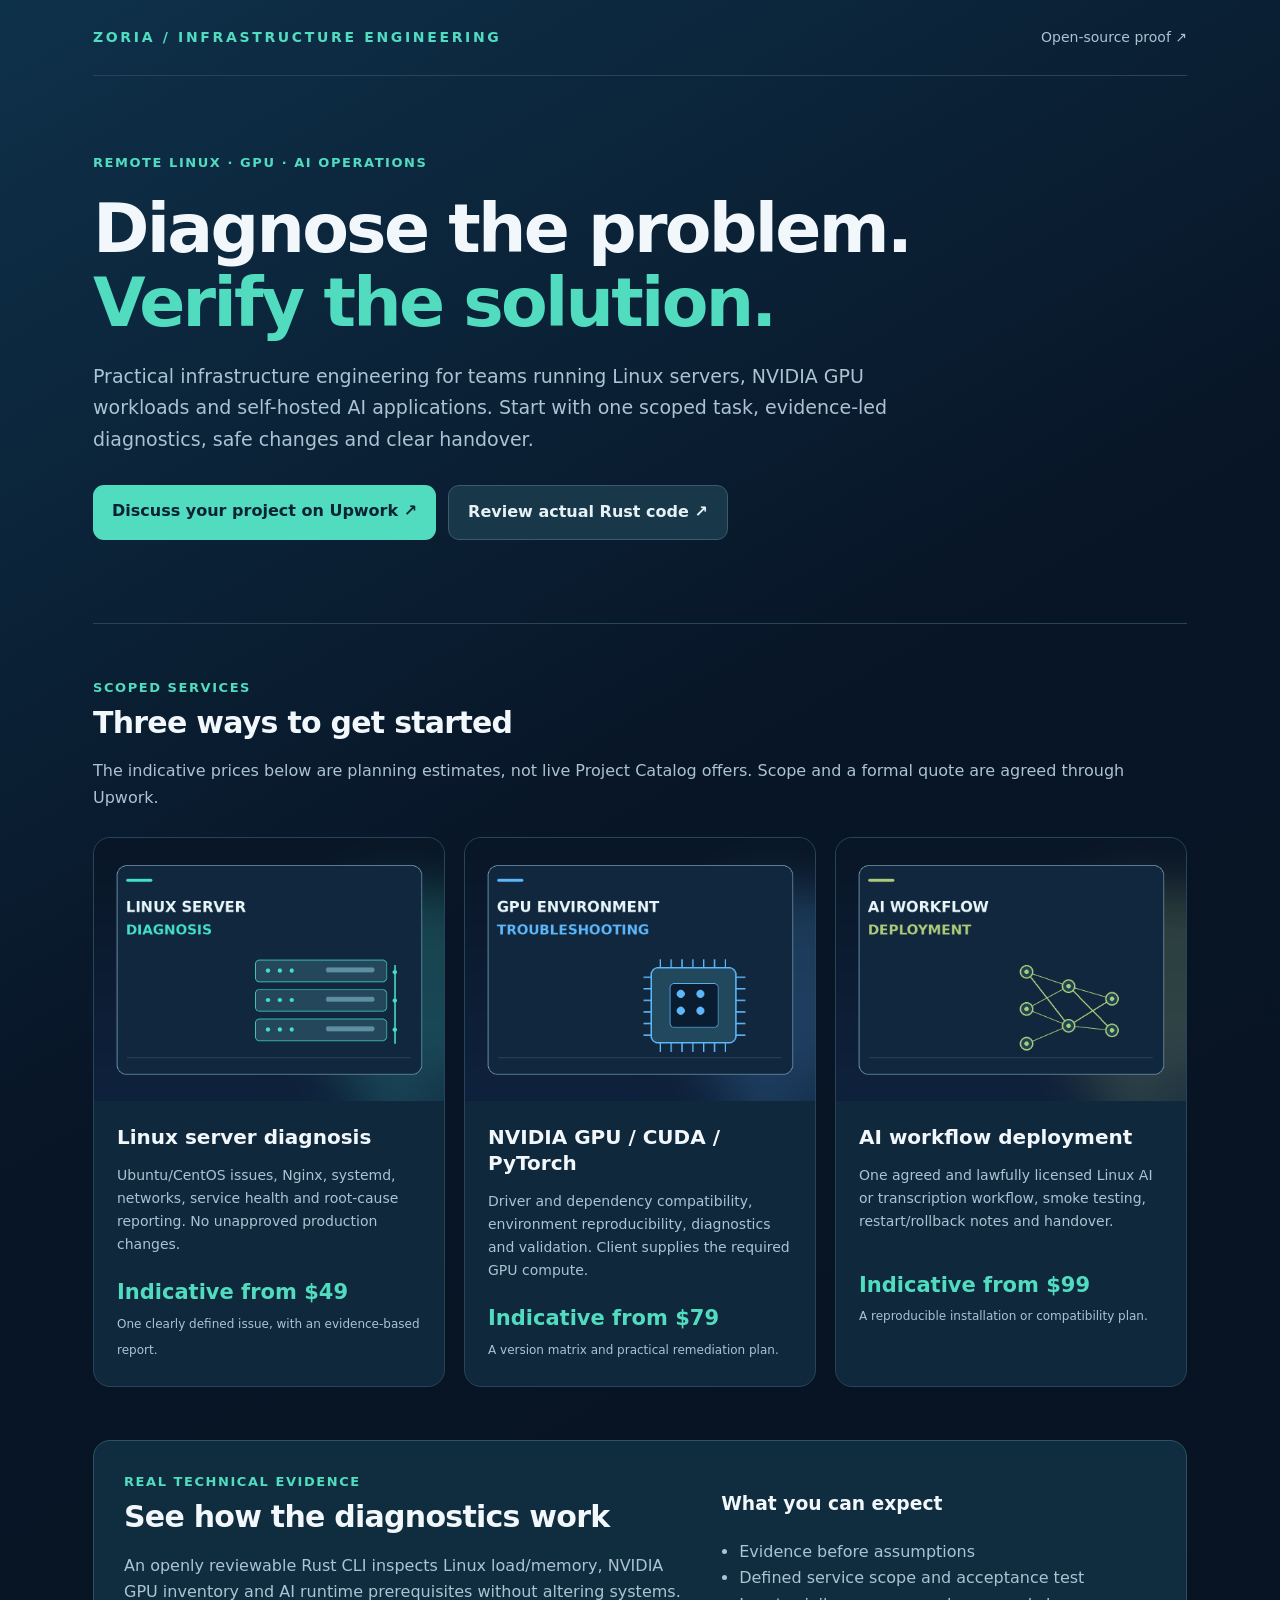
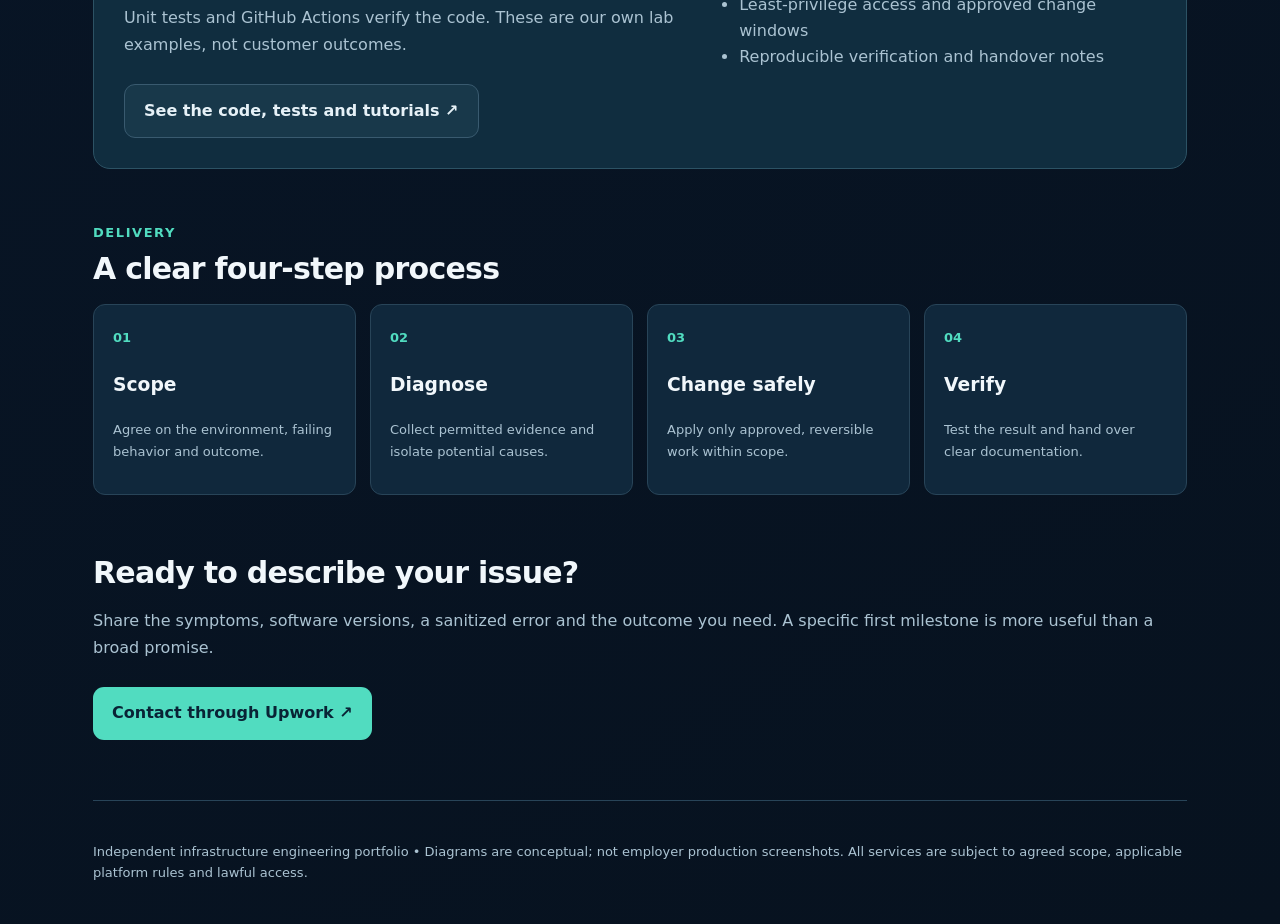
==== docs/index.html @ 28552d82 "site: add scoped English services landing page" ====
<!doctype html>
<html lang="en">
<head>
<meta charset="utf-8">
<meta name="viewport" content="width=device-width, initial-scale=1">
<title>Linux, NVIDIA GPU & AI Deployment | Infrastructure Engineering</title>
<meta name="description" content="Linux incident diagnostics, NVIDIA GPU/CUDA/PyTorch troubleshooting and reproducible AI deployment. Scoped work, safe changes and verified results.">
<style>
:root{--bg:#081526;--panel:#10283c;--line:#284458;--text:#f1f7fb;--muted:#abc3d2;--accent:#51dcc0}
*{box-sizing:border-box}body{margin:0;background:linear-gradient(150deg,#0e314a 0%,#081526 36%,#07121f 100%);color:var(--text);font:16px/1.65 system-ui,-apple-system,Segoe UI,Arial,sans-serif}a{color:inherit}
.container{max-width:1150px;margin:0 auto;padding:0 28px}
nav{display:flex;justify-content:space-between;align-items:center;padding:26px 0;border-bottom:1px solid var(--line)}
.brand{font-size:14px;letter-spacing:.19em;font-weight:800;color:var(--accent)}.navlink{color:var(--muted);font-size:14px;text-decoration:none}
.hero{padding:76px 0 75px;max-width:990px}.eyebrow{color:var(--accent);font-weight:750;letter-spacing:.12em;font-size:13px}
h1{line-height:1.1;letter-spacing:-.04em;font-size:clamp(38px,6vw,68px);margin:18px 0 20px}
h1 span{color:var(--accent)}.lead{color:var(--muted);font-size:19px;max-width:810px;margin:0 0 28px}
.actions{display:flex;gap:12px;flex-wrap:wrap;margin-top:30px}.button{display:inline-block;text-decoration:none;font-weight:740;padding:13px 19px;border-radius:11px;background:var(--accent);color:#092335}.button.secondary{color:#e6f1f7;background:#18384a;border:1px solid #395a6f}
hr{border:0;border-top:1px solid var(--line)}.sec{margin:53px 0}h2{font-size:30px;letter-spacing:-.025em;margin:0 0 11px}.section-desc{color:var(--muted);margin:0 0 26px}
.grid{display:grid;grid-template-columns:repeat(3,1fr);gap:19px}.card{border:1px solid var(--line);border-radius:17px;overflow:hidden;background:var(--panel)}
.card img{width:100%;aspect-ratio:4/3;display:block;object-fit:cover}.card-content{padding:23px}.card h3{font-size:20px;margin:0 0 10px;line-height:1.3}.card p{color:var(--muted);font-size:14px;min-height:85px}.price{display:block;color:var(--accent);font-size:21px;font-weight:820;margin-top:19px}.mini{font-size:12px;color:var(--muted)}
.trust{display:grid;grid-template-columns:1.3fr 1fr;gap:32px;border:1px solid #2c5264;padding:30px;border-radius:17px;background:#102d3f}.trust ul{padding-left:18px;color:var(--muted)}
.steps{display:grid;grid-template-columns:repeat(4,1fr);gap:14px}.step{background:#10283c;border:1px solid var(--line);border-radius:12px;padding:19px}.step .num{color:var(--accent);font-weight:800;font-size:13px}.step p{color:var(--muted);font-size:13px}
footer{padding:40px 0;margin-top:60px;border-top:1px solid var(--line);color:var(--muted);font-size:13px}
@media(max-width:880px){.grid,.steps{grid-template-columns:1fr 1fr}.trust{grid-template-columns:1fr}.card p{min-height:0}}
@media(max-width:580px){.grid,.steps{grid-template-columns:1fr}.container{padding:0 18px}.hero{padding:48px 0}h1{font-size:39px}}
</style>
</head>
<body><div class="container">
<nav><span class="brand">ZORIA / INFRASTRUCTURE ENGINEERING</span><a class="navlink" href="https://github.com/star8592/zoria-infra-preflight">Open-source proof ↗</a></nav>
<header class="hero">
<div class="eyebrow">REMOTE LINUX · GPU · AI OPERATIONS</div>
<h1>Diagnose the problem.<br><span>Verify the solution.</span></h1>
<p class="lead">Practical infrastructure engineering for teams running Linux servers, NVIDIA GPU workloads and self-hosted AI applications. Start with one scoped task, evidence-led diagnostics, safe changes and clear handover.</p>
<div class="actions"><a class="button" href="https://www.upwork.com/freelancers/~013b7a3a7443455b22">Discuss your project on Upwork ↗</a><a class="button secondary" href="https://github.com/star8592/zoria-infra-preflight">Review actual Rust code ↗</a></div>
</header><hr>
<section class="sec" id="services"><div class="eyebrow">SCOPED SERVICES</div><h2>Three ways to get started</h2><p class="section-desc">The indicative prices below are planning estimates, not live Project Catalog offers. Scope and a formal quote are agreed through Upwork.</p>
<div class="grid">
<article class="card"><img src="assets/linux.png" alt="Conceptual Linux server diagnostics flowchart"><div class="card-content"><h3>Linux server diagnosis</h3><p>Ubuntu/CentOS issues, Nginx, systemd, networks, service health and root-cause reporting. No unapproved production changes.</p><span class="price">Indicative from $49</span><span class="mini">One clearly defined issue, with an evidence-based report.</span></div></article>
<article class="card"><img src="assets/gpu.png" alt="Conceptual GPU troubleshooting illustration"><div class="card-content"><h3>NVIDIA GPU / CUDA / PyTorch</h3><p>Driver and dependency compatibility, environment reproducibility, diagnostics and validation. Client supplies the required GPU compute.</p><span class="price">Indicative from $79</span><span class="mini">A version matrix and practical remediation plan.</span></div></article>
<article class="card"><img src="assets/ai.png" alt="Conceptual AI workflow deployment diagram"><div class="card-content"><h3>AI workflow deployment</h3><p>One agreed and lawfully licensed Linux AI or transcription workflow, smoke testing, restart/rollback notes and handover.</p><span class="price">Indicative from $99</span><span class="mini">A reproducible installation or compatibility plan.</span></div></article>
</div></section>
<section class="sec trust"><div><div class="eyebrow">REAL TECHNICAL EVIDENCE</div><h2>See how the diagnostics work</h2><p class="section-desc">An openly reviewable Rust CLI inspects Linux load/memory, NVIDIA GPU inventory and AI runtime prerequisites without altering systems. Unit tests and GitHub Actions verify the code. These are our own lab examples, not customer outcomes.</p><a class="button secondary" href="https://github.com/star8592/zoria-infra-preflight">See the code, tests and tutorials ↗</a></div>
<div><h3>What you can expect</h3><ul><li>Evidence before assumptions</li><li>Defined service scope and acceptance test</li><li>Least-privilege access and approved change windows</li><li>Reproducible verification and handover notes</li></ul></div></section>
<section class="sec"><div class="eyebrow">DELIVERY</div><h2>A clear four-step process</h2>
<div class="steps"><div class="step"><span class="num">01</span><h3>Scope</h3><p>Agree on the environment, failing behavior and outcome.</p></div><div class="step"><span class="num">02</span><h3>Diagnose</h3><p>Collect permitted evidence and isolate potential causes.</p></div><div class="step"><span class="num">03</span><h3>Change safely</h3><p>Apply only approved, reversible work within scope.</p></div><div class="step"><span class="num">04</span><h3>Verify</h3><p>Test the result and hand over clear documentation.</p></div></div></section>
<section class="sec"><h2>Ready to describe your issue?</h2><p class="section-desc">Share the symptoms, software versions, a sanitized error and the outcome you need. A specific first milestone is more useful than a broad promise.</p><a class="button" href="https://www.upwork.com/freelancers/~013b7a3a7443455b22">Contact through Upwork ↗</a></section>
<footer>Independent infrastructure engineering portfolio • Diagrams are conceptual; not employer production screenshots. All services are subject to agreed scope, applicable platform rules and lawful access.</footer>
</div></body></html>
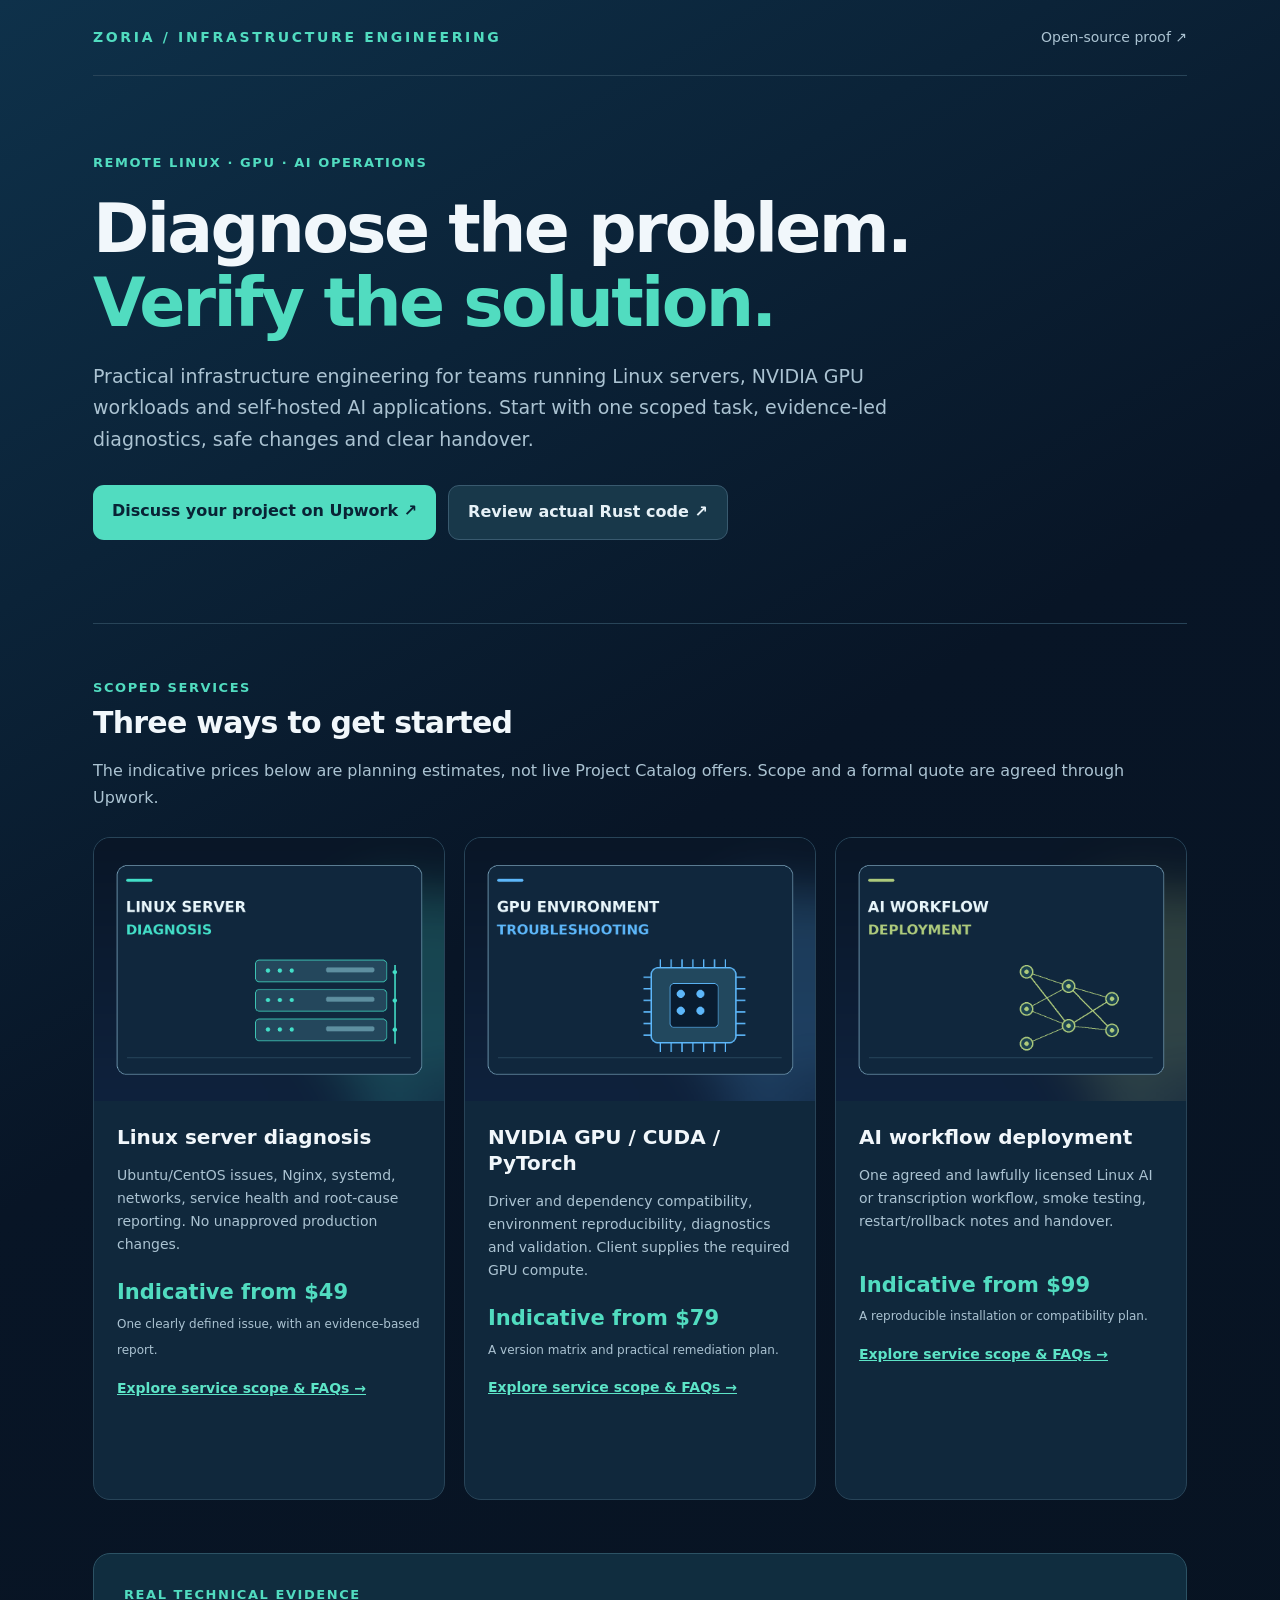
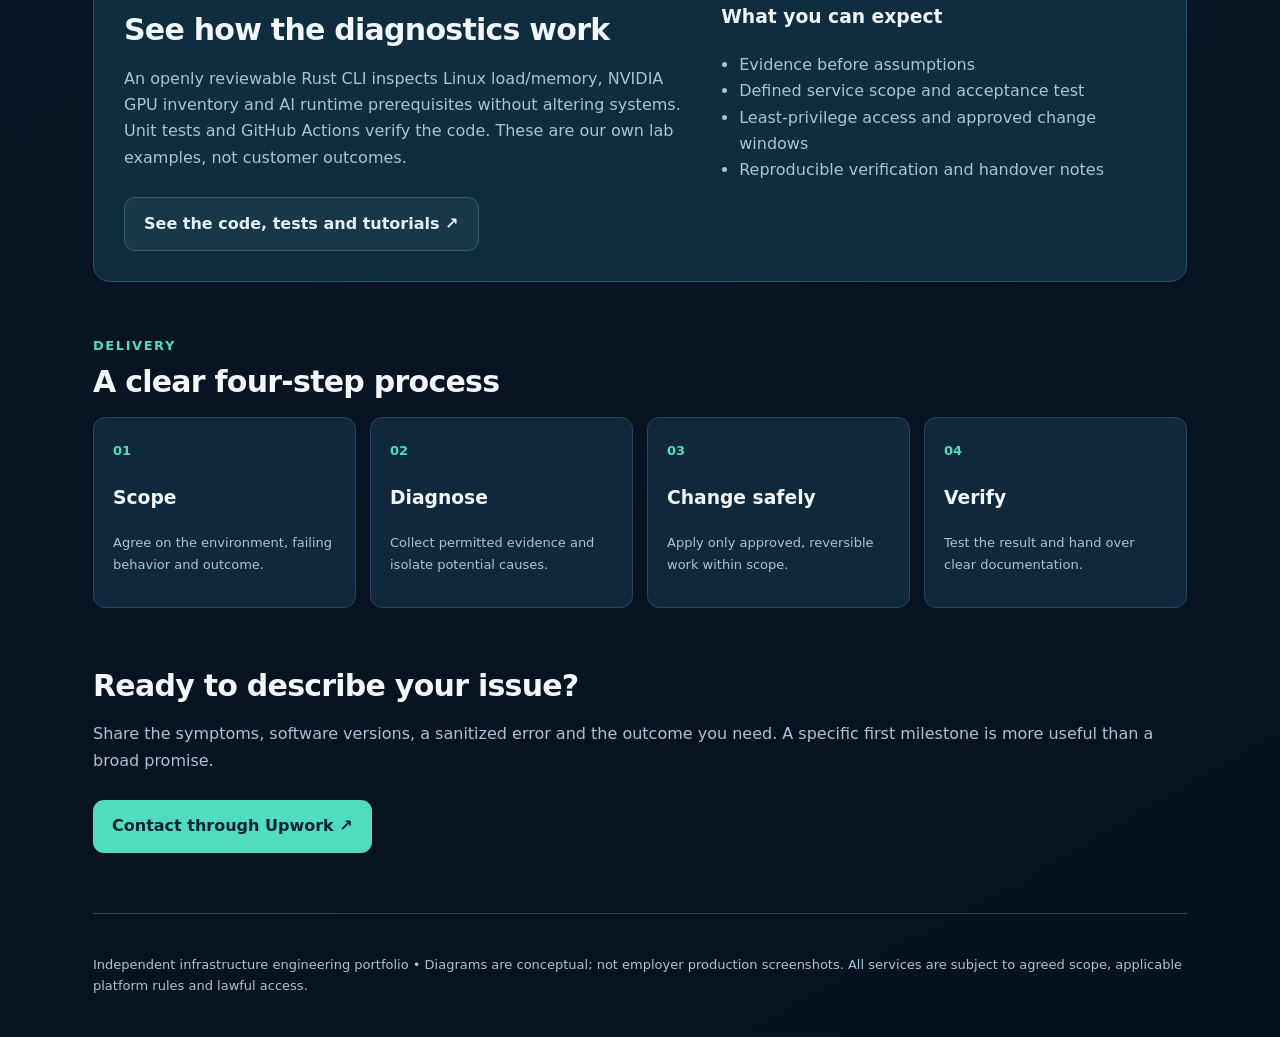
==== commit abc16ed2: "site: publish three scoped service pages with SEO and Rust checks" ====
--- a/docs/index.html
+++ b/docs/index.html
@@ -5,6 +5,7 @@
 <meta name="viewport" content="width=device-width, initial-scale=1">
 <title>Linux, NVIDIA GPU & AI Deployment | Infrastructure Engineering</title>
 <meta name="description" content="Linux incident diagnostics, NVIDIA GPU/CUDA/PyTorch troubleshooting and reproducible AI deployment. Scoped work, safe changes and verified results.">
+<link rel="canonical" href="https://star8592.github.io/zoria-infra-preflight/"><meta name="robots" content="index,follow"><meta property="og:type" content="website"><meta property="og:title" content="Linux, NVIDIA GPU & AI Deployment | Zoria Engineering"><meta property="og:description" content="Evidence-led Linux troubleshooting, NVIDIA GPU diagnostics and reproducible AI deployment services."><meta property="og:url" content="https://star8592.github.io/zoria-infra-preflight/">
 <style>
 :root{--bg:#081526;--panel:#10283c;--line:#284458;--text:#f1f7fb;--muted:#abc3d2;--accent:#51dcc0}
 *{box-sizing:border-box}body{margin:0;background:linear-gradient(150deg,#0e314a 0%,#081526 36%,#07121f 100%);color:var(--text);font:16px/1.65 system-ui,-apple-system,Segoe UI,Arial,sans-serif}a{color:inherit}
@@ -35,9 +36,9 @@
 </header><hr>
 <section class="sec" id="services"><div class="eyebrow">SCOPED SERVICES</div><h2>Three ways to get started</h2><p class="section-desc">The indicative prices below are planning estimates, not live Project Catalog offers. Scope and a formal quote are agreed through Upwork.</p>
 <div class="grid">
-<article class="card"><img src="assets/linux.png" alt="Conceptual Linux server diagnostics flowchart"><div class="card-content"><h3>Linux server diagnosis</h3><p>Ubuntu/CentOS issues, Nginx, systemd, networks, service health and root-cause reporting. No unapproved production changes.</p><span class="price">Indicative from $49</span><span class="mini">One clearly defined issue, with an evidence-based report.</span></div></article>
-<article class="card"><img src="assets/gpu.png" alt="Conceptual GPU troubleshooting illustration"><div class="card-content"><h3>NVIDIA GPU / CUDA / PyTorch</h3><p>Driver and dependency compatibility, environment reproducibility, diagnostics and validation. Client supplies the required GPU compute.</p><span class="price">Indicative from $79</span><span class="mini">A version matrix and practical remediation plan.</span></div></article>
-<article class="card"><img src="assets/ai.png" alt="Conceptual AI workflow deployment diagram"><div class="card-content"><h3>AI workflow deployment</h3><p>One agreed and lawfully licensed Linux AI or transcription workflow, smoke testing, restart/rollback notes and handover.</p><span class="price">Indicative from $99</span><span class="mini">A reproducible installation or compatibility plan.</span></div></article>
+<article class="card"><img src="assets/linux.png" alt="Conceptual Linux server diagnostics flowchart"><div class="card-content"><h3><a href="services/linux/" style="color:inherit;text-decoration:none">Linux server diagnosis</a></h3><p>Ubuntu/CentOS issues, Nginx, systemd, networks, service health and root-cause reporting. No unapproved production changes.</p><span class="price">Indicative from $49</span><span class="mini">One clearly defined issue, with an evidence-based report.</span><p><a href="services/linux/" style="color:#5de4c7;font-weight:750">Explore service scope &amp; FAQs →</a></p></div></article>
+<article class="card"><img src="assets/gpu.png" alt="Conceptual GPU troubleshooting illustration"><div class="card-content"><h3><a href="services/gpu/" style="color:inherit;text-decoration:none">NVIDIA GPU / CUDA / PyTorch</a></h3><p>Driver and dependency compatibility, environment reproducibility, diagnostics and validation. Client supplies the required GPU compute.</p><span class="price">Indicative from $79</span><span class="mini">A version matrix and practical remediation plan.</span><p><a href="services/gpu/" style="color:#5de4c7;font-weight:750">Explore service scope &amp; FAQs →</a></p></div></article>
+<article class="card"><img src="assets/ai.png" alt="Conceptual AI workflow deployment diagram"><div class="card-content"><h3><a href="services/ai/" style="color:inherit;text-decoration:none">AI workflow deployment</a></h3><p>One agreed and lawfully licensed Linux AI or transcription workflow, smoke testing, restart/rollback notes and handover.</p><span class="price">Indicative from $99</span><span class="mini">A reproducible installation or compatibility plan.</span><p><a href="services/ai/" style="color:#5de4c7;font-weight:750">Explore service scope &amp; FAQs →</a></p></div></article>
 </div></section>
 <section class="sec trust"><div><div class="eyebrow">REAL TECHNICAL EVIDENCE</div><h2>See how the diagnostics work</h2><p class="section-desc">An openly reviewable Rust CLI inspects Linux load/memory, NVIDIA GPU inventory and AI runtime prerequisites without altering systems. Unit tests and GitHub Actions verify the code. These are our own lab examples, not customer outcomes.</p><a class="button secondary" href="https://github.com/star8592/zoria-infra-preflight">See the code, tests and tutorials ↗</a></div>
 <div><h3>What you can expect</h3><ul><li>Evidence before assumptions</li><li>Defined service scope and acceptance test</li><li>Least-privilege access and approved change windows</li><li>Reproducible verification and handover notes</li></ul></div></section>
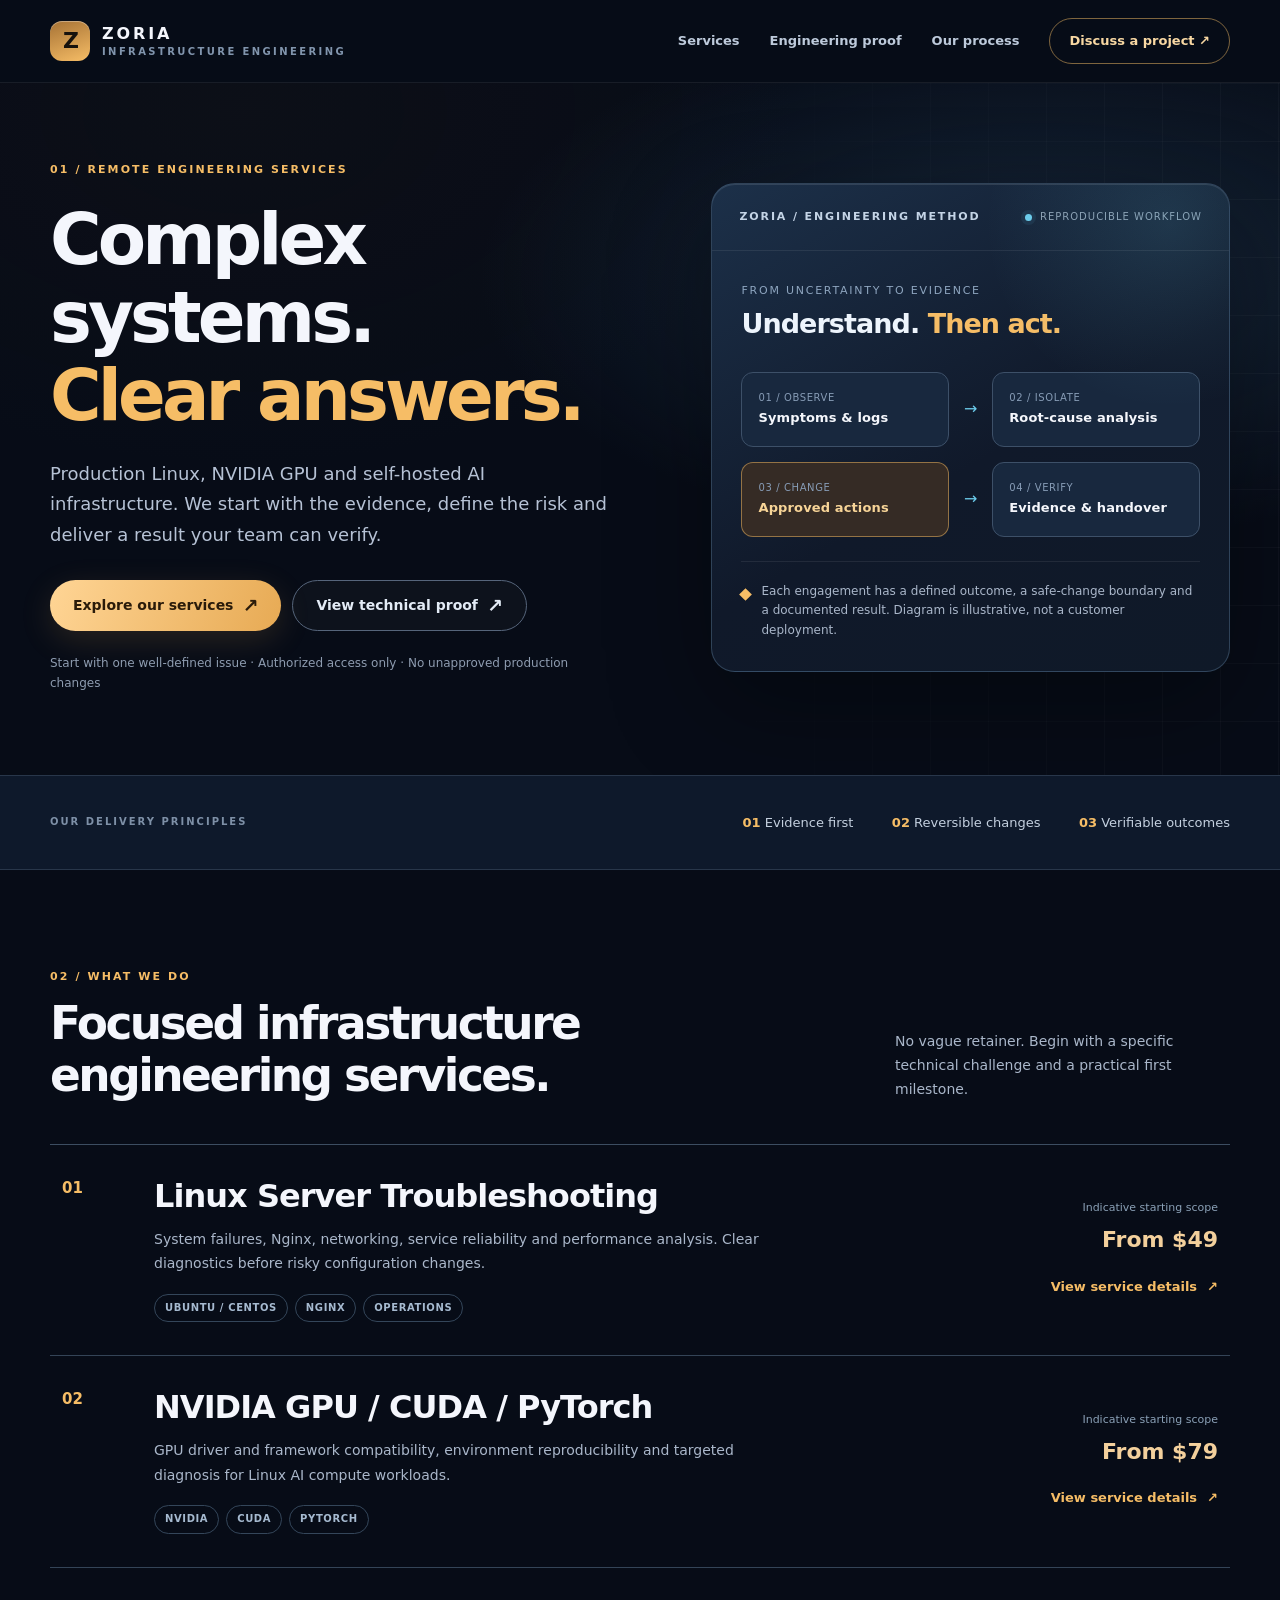
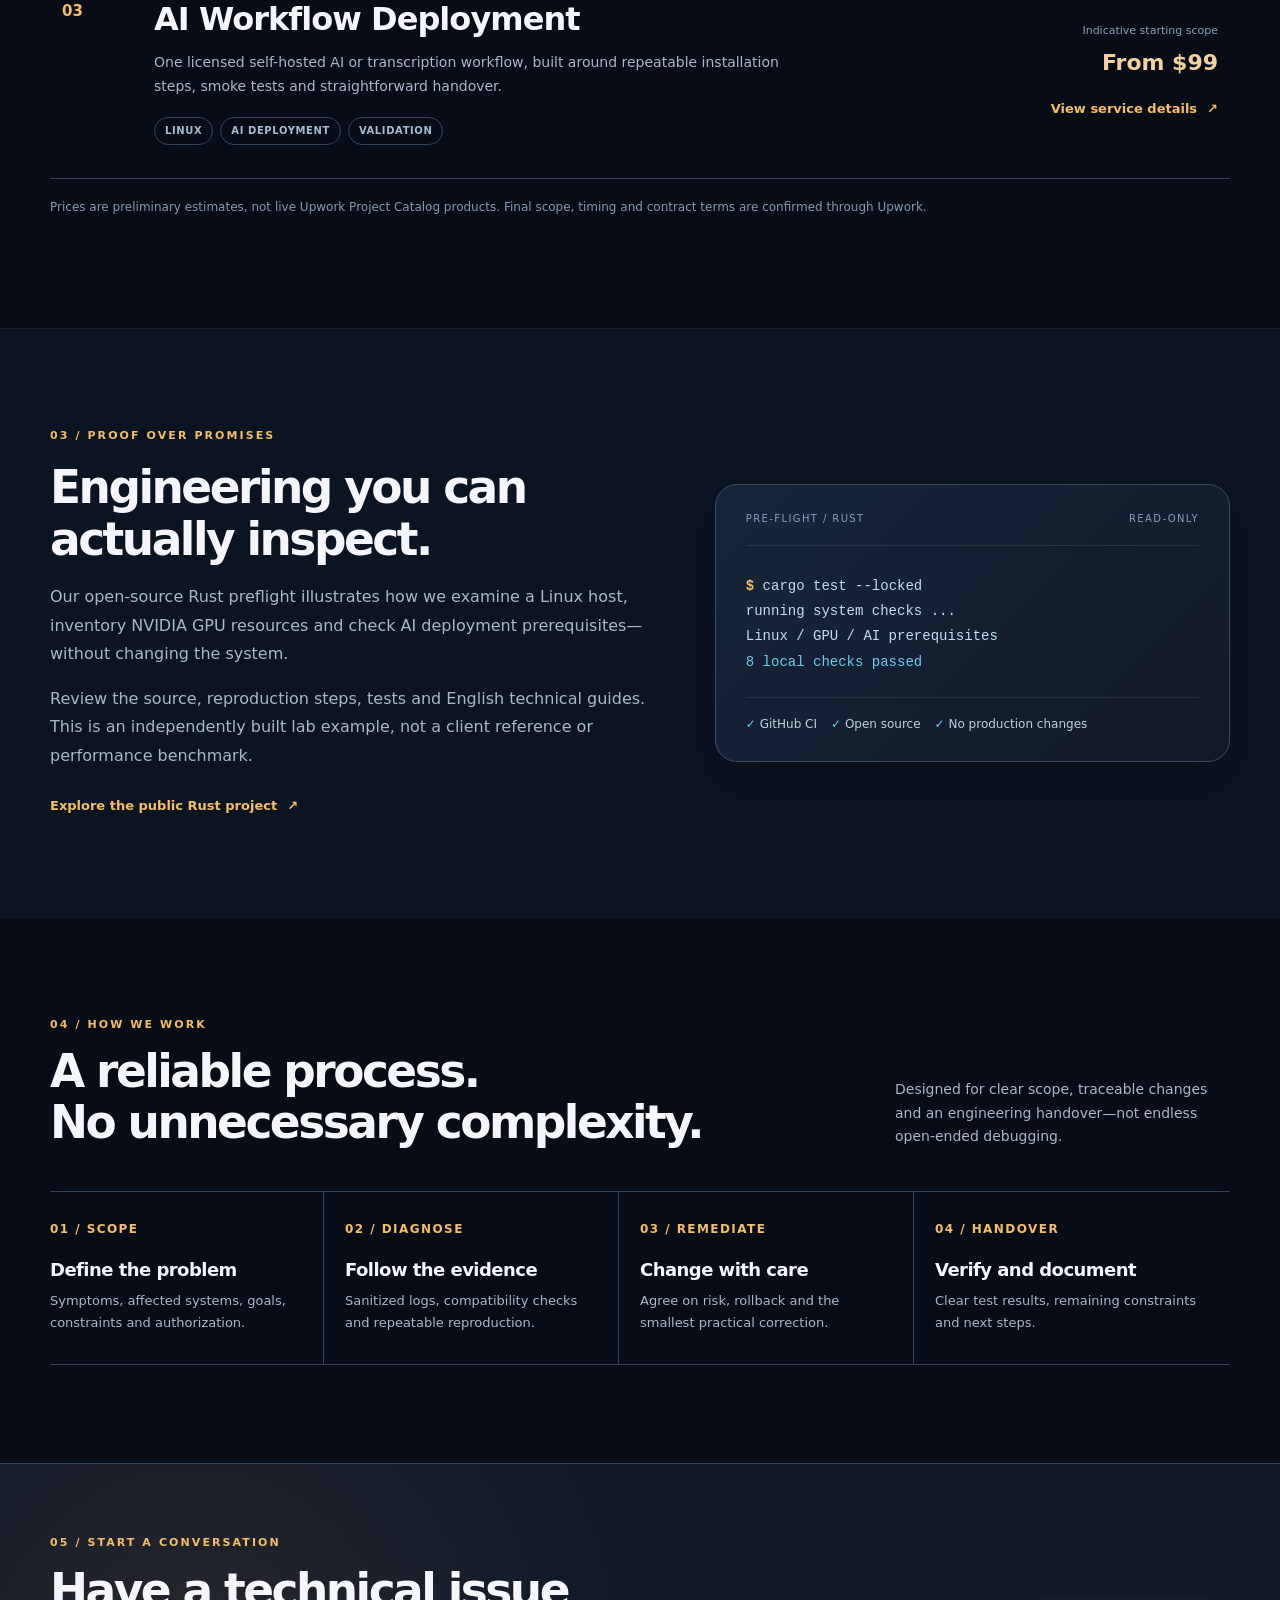
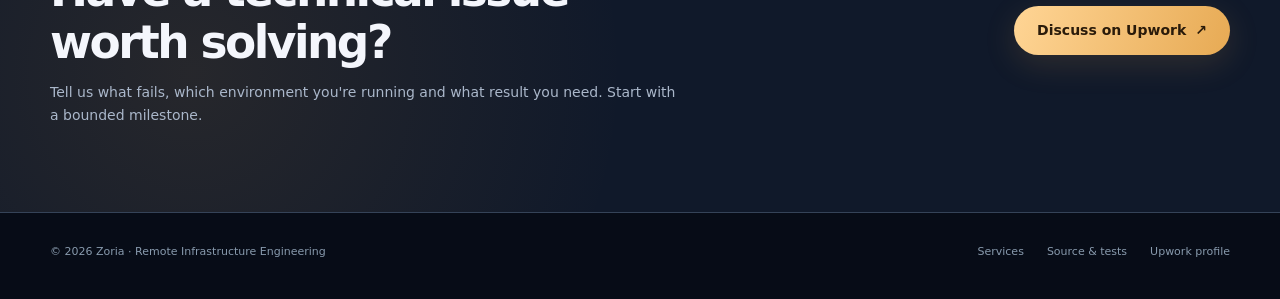
==== commit 1ae60ebd: "design: rebuild Zoria service site with unified premium VI" ====
--- a/docs/index.html
+++ b/docs/index.html
@@ -3,47 +3,119 @@
 <head>
 <meta charset="utf-8">
 <meta name="viewport" content="width=device-width, initial-scale=1">
-<title>Linux, NVIDIA GPU & AI Deployment | Infrastructure Engineering</title>
-<meta name="description" content="Linux incident diagnostics, NVIDIA GPU/CUDA/PyTorch troubleshooting and reproducible AI deployment. Scoped work, safe changes and verified results.">
-<link rel="canonical" href="https://star8592.github.io/zoria-infra-preflight/"><meta name="robots" content="index,follow"><meta property="og:type" content="website"><meta property="og:title" content="Linux, NVIDIA GPU & AI Deployment | Zoria Engineering"><meta property="og:description" content="Evidence-led Linux troubleshooting, NVIDIA GPU diagnostics and reproducible AI deployment services."><meta property="og:url" content="https://star8592.github.io/zoria-infra-preflight/">
-<style>
-:root{--bg:#081526;--panel:#10283c;--line:#284458;--text:#f1f7fb;--muted:#abc3d2;--accent:#51dcc0}
-*{box-sizing:border-box}body{margin:0;background:linear-gradient(150deg,#0e314a 0%,#081526 36%,#07121f 100%);color:var(--text);font:16px/1.65 system-ui,-apple-system,Segoe UI,Arial,sans-serif}a{color:inherit}
-.container{max-width:1150px;margin:0 auto;padding:0 28px}
-nav{display:flex;justify-content:space-between;align-items:center;padding:26px 0;border-bottom:1px solid var(--line)}
-.brand{font-size:14px;letter-spacing:.19em;font-weight:800;color:var(--accent)}.navlink{color:var(--muted);font-size:14px;text-decoration:none}
-.hero{padding:76px 0 75px;max-width:990px}.eyebrow{color:var(--accent);font-weight:750;letter-spacing:.12em;font-size:13px}
-h1{line-height:1.1;letter-spacing:-.04em;font-size:clamp(38px,6vw,68px);margin:18px 0 20px}
-h1 span{color:var(--accent)}.lead{color:var(--muted);font-size:19px;max-width:810px;margin:0 0 28px}
-.actions{display:flex;gap:12px;flex-wrap:wrap;margin-top:30px}.button{display:inline-block;text-decoration:none;font-weight:740;padding:13px 19px;border-radius:11px;background:var(--accent);color:#092335}.button.secondary{color:#e6f1f7;background:#18384a;border:1px solid #395a6f}
-hr{border:0;border-top:1px solid var(--line)}.sec{margin:53px 0}h2{font-size:30px;letter-spacing:-.025em;margin:0 0 11px}.section-desc{color:var(--muted);margin:0 0 26px}
-.grid{display:grid;grid-template-columns:repeat(3,1fr);gap:19px}.card{border:1px solid var(--line);border-radius:17px;overflow:hidden;background:var(--panel)}
-.card img{width:100%;aspect-ratio:4/3;display:block;object-fit:cover}.card-content{padding:23px}.card h3{font-size:20px;margin:0 0 10px;line-height:1.3}.card p{color:var(--muted);font-size:14px;min-height:85px}.price{display:block;color:var(--accent);font-size:21px;font-weight:820;margin-top:19px}.mini{font-size:12px;color:var(--muted)}
-.trust{display:grid;grid-template-columns:1.3fr 1fr;gap:32px;border:1px solid #2c5264;padding:30px;border-radius:17px;background:#102d3f}.trust ul{padding-left:18px;color:var(--muted)}
-.steps{display:grid;grid-template-columns:repeat(4,1fr);gap:14px}.step{background:#10283c;border:1px solid var(--line);border-radius:12px;padding:19px}.step .num{color:var(--accent);font-weight:800;font-size:13px}.step p{color:var(--muted);font-size:13px}
-footer{padding:40px 0;margin-top:60px;border-top:1px solid var(--line);color:var(--muted);font-size:13px}
-@media(max-width:880px){.grid,.steps{grid-template-columns:1fr 1fr}.trust{grid-template-columns:1fr}.card p{min-height:0}}
-@media(max-width:580px){.grid,.steps{grid-template-columns:1fr}.container{padding:0 18px}.hero{padding:48px 0}h1{font-size:39px}}
-</style>
+<title>Linux, GPU & AI Infrastructure Engineering | Zoria</title>
+<meta name="description" content="Production-minded Linux troubleshooting, NVIDIA GPU environment diagnostics, and reproducible AI deployment. Technical evidence, clear scope, safe changes.">
+<meta name="theme-color" content="#070c17">
+<link rel="canonical" href="https://star8592.github.io/zoria-infra-preflight/">
+<meta name="robots" content="index,follow">
+<meta property="og:type" content="website">
+<meta property="og:title" content="Zoria | Engineering infrastructure you can trust">
+<meta property="og:description" content="Linux systems. NVIDIA GPU environments. Reproducible AI operations. Start with one scoped technical issue.">
+<meta property="og:url" content="https://star8592.github.io/zoria-infra-preflight/">
+<link rel="stylesheet" href="assets/site-v2.css">
 </head>
-<body><div class="container">
-<nav><span class="brand">ZORIA / INFRASTRUCTURE ENGINEERING</span><a class="navlink" href="https://github.com/star8592/zoria-infra-preflight">Open-source proof ↗</a></nav>
-<header class="hero">
-<div class="eyebrow">REMOTE LINUX · GPU · AI OPERATIONS</div>
-<h1>Diagnose the problem.<br><span>Verify the solution.</span></h1>
-<p class="lead">Practical infrastructure engineering for teams running Linux servers, NVIDIA GPU workloads and self-hosted AI applications. Start with one scoped task, evidence-led diagnostics, safe changes and clear handover.</p>
-<div class="actions"><a class="button" href="https://www.upwork.com/freelancers/~013b7a3a7443455b22">Discuss your project on Upwork ↗</a><a class="button secondary" href="https://github.com/star8592/zoria-infra-preflight">Review actual Rust code ↗</a></div>
-</header><hr>
-<section class="sec" id="services"><div class="eyebrow">SCOPED SERVICES</div><h2>Three ways to get started</h2><p class="section-desc">The indicative prices below are planning estimates, not live Project Catalog offers. Scope and a formal quote are agreed through Upwork.</p>
-<div class="grid">
-<article class="card"><img src="assets/linux.png" alt="Conceptual Linux server diagnostics flowchart"><div class="card-content"><h3><a href="services/linux/" style="color:inherit;text-decoration:none">Linux server diagnosis</a></h3><p>Ubuntu/CentOS issues, Nginx, systemd, networks, service health and root-cause reporting. No unapproved production changes.</p><span class="price">Indicative from $49</span><span class="mini">One clearly defined issue, with an evidence-based report.</span><p><a href="services/linux/" style="color:#5de4c7;font-weight:750">Explore service scope &amp; FAQs →</a></p></div></article>
-<article class="card"><img src="assets/gpu.png" alt="Conceptual GPU troubleshooting illustration"><div class="card-content"><h3><a href="services/gpu/" style="color:inherit;text-decoration:none">NVIDIA GPU / CUDA / PyTorch</a></h3><p>Driver and dependency compatibility, environment reproducibility, diagnostics and validation. Client supplies the required GPU compute.</p><span class="price">Indicative from $79</span><span class="mini">A version matrix and practical remediation plan.</span><p><a href="services/gpu/" style="color:#5de4c7;font-weight:750">Explore service scope &amp; FAQs →</a></p></div></article>
-<article class="card"><img src="assets/ai.png" alt="Conceptual AI workflow deployment diagram"><div class="card-content"><h3><a href="services/ai/" style="color:inherit;text-decoration:none">AI workflow deployment</a></h3><p>One agreed and lawfully licensed Linux AI or transcription workflow, smoke testing, restart/rollback notes and handover.</p><span class="price">Indicative from $99</span><span class="mini">A reproducible installation or compatibility plan.</span><p><a href="services/ai/" style="color:#5de4c7;font-weight:750">Explore service scope &amp; FAQs →</a></p></div></article>
-</div></section>
-<section class="sec trust"><div><div class="eyebrow">REAL TECHNICAL EVIDENCE</div><h2>See how the diagnostics work</h2><p class="section-desc">An openly reviewable Rust CLI inspects Linux load/memory, NVIDIA GPU inventory and AI runtime prerequisites without altering systems. Unit tests and GitHub Actions verify the code. These are our own lab examples, not customer outcomes.</p><a class="button secondary" href="https://github.com/star8592/zoria-infra-preflight">See the code, tests and tutorials ↗</a></div>
-<div><h3>What you can expect</h3><ul><li>Evidence before assumptions</li><li>Defined service scope and acceptance test</li><li>Least-privilege access and approved change windows</li><li>Reproducible verification and handover notes</li></ul></div></section>
-<section class="sec"><div class="eyebrow">DELIVERY</div><h2>A clear four-step process</h2>
-<div class="steps"><div class="step"><span class="num">01</span><h3>Scope</h3><p>Agree on the environment, failing behavior and outcome.</p></div><div class="step"><span class="num">02</span><h3>Diagnose</h3><p>Collect permitted evidence and isolate potential causes.</p></div><div class="step"><span class="num">03</span><h3>Change safely</h3><p>Apply only approved, reversible work within scope.</p></div><div class="step"><span class="num">04</span><h3>Verify</h3><p>Test the result and hand over clear documentation.</p></div></div></section>
-<section class="sec"><h2>Ready to describe your issue?</h2><p class="section-desc">Share the symptoms, software versions, a sanitized error and the outcome you need. A specific first milestone is more useful than a broad promise.</p><a class="button" href="https://www.upwork.com/freelancers/~013b7a3a7443455b22">Contact through Upwork ↗</a></section>
-<footer>Independent infrastructure engineering portfolio • Diagrams are conceptual; not employer production screenshots. All services are subject to agreed scope, applicable platform rules and lawful access.</footer>
-</div></body></html>
+<body>
+<header class="site-top">
+ <div class="wrap topline">
+  <a class="brand" href="./" aria-label="Zoria Engineering home">
+    <span class="brandmark" aria-hidden="true">Z</span>
+    <span>ZORIA <span class="submark">INFRASTRUCTURE ENGINEERING</span></span>
+  </a>
+  <nav class="toplinks" aria-label="Primary">
+   <a href="#services">Services</a><a href="#evidence">Engineering proof</a><a href="#approach">Our process</a>
+   <a class="nav-cta" href="https://www.upwork.com/freelancers/~013b7a3a7443455b22" rel="noopener">Discuss a project ↗</a>
+  </nav>
+ </div>
+</header>
+
+<main>
+ <section class="hero">
+  <div class="wrap hero-inner">
+   <div class="hero-copy">
+    <div class="eyebrow">01 / Remote engineering services</div>
+    <h1>Complex systems.<br><em>Clear answers.</em></h1>
+    <p class="hero-lead">Production Linux, NVIDIA GPU and self-hosted AI infrastructure. We start with the evidence, define the risk and deliver a result your team can verify.</p>
+    <div class="hero-actions">
+     <a class="cta cta-primary" href="#services">Explore our services <span class="arrow" aria-hidden="true">↗</span></a>
+     <a class="cta cta-ghost" href="https://github.com/star8592/zoria-infra-preflight" rel="noopener">View technical proof <span class="arrow" aria-hidden="true">↗</span></a>
+    </div>
+    <p class="hero-footnote">Start with one well-defined issue · Authorized access only · No unapproved production changes</p>
+   </div>
+   <div class="diagram" role="img" aria-label="Illustrative engineering process: detect and isolate issues, verify a safe change, and hand over a clear result">
+    <div class="diag-top"><strong>ZORIA / ENGINEERING METHOD</strong><span class="state"><i></i> REPRODUCIBLE WORKFLOW</span></div>
+    <div class="diag-body">
+      <div class="diag-intro">from uncertainty to evidence</div>
+      <div class="diag-head">Understand. <span>Then act.</span></div>
+      <div class="flowline"><div class="flow-block"><small>01 / OBSERVE</small><b>Symptoms &amp; logs</b></div><span class="flow-connector" aria-hidden="true">→</span><div class="flow-block"><small>02 / ISOLATE</small><b>Root-cause analysis</b></div></div>
+      <div class="flowline"><div class="flow-block primary"><small>03 / CHANGE</small><b>Approved actions</b></div><span class="flow-connector" aria-hidden="true">→</span><div class="flow-block"><small>04 / VERIFY</small><b>Evidence &amp; handover</b></div></div>
+      <div class="diag-note"><span class="tiny-square" aria-hidden="true"></span><p>Each engagement has a defined outcome, a safe-change boundary and a documented result. Diagram is illustrative, not a customer deployment.</p></div>
+    </div>
+   </div>
+  </div>
+ </section>
+ <div class="proof-strip">
+  <div class="wrap proof-inner">
+   <div class="proof-label">Our delivery principles</div>
+   <div class="proof-facts"><span><b>01</b> Evidence first</span><span><b>02</b> Reversible changes</span><span><b>03</b> Verifiable outcomes</span></div>
+  </div>
+ </div>
+
+ <section id="services" class="section">
+  <div class="wrap">
+   <div class="section-heading">
+    <div><div class="eyebrow">02 / What we do</div><h2>Focused infrastructure<br>engineering services.</h2></div>
+    <p class="intro">No vague retainer. Begin with a specific technical challenge and a practical first milestone.</p>
+   </div>
+   <div class="services-list">
+    <article class="service-row">
+      <span class="service-index">01</span>
+      <div class="service-main"><h3>Linux Server Troubleshooting</h3><p>System failures, Nginx, networking, service reliability and performance analysis. Clear diagnostics before risky configuration changes.</p><div class="chips"><span class="chip">Ubuntu / CentOS</span><span class="chip">Nginx</span><span class="chip">Operations</span></div></div>
+      <div class="service-side"><small>Indicative starting scope</small><span class="service-price">From $49</span><a class="text-link" href="services/linux/">View service details <span aria-hidden="true">↗</span></a></div>
+    </article>
+    <article class="service-row">
+      <span class="service-index">02</span>
+      <div class="service-main"><h3>NVIDIA GPU / CUDA / PyTorch</h3><p>GPU driver and framework compatibility, environment reproducibility and targeted diagnosis for Linux AI compute workloads.</p><div class="chips"><span class="chip">NVIDIA</span><span class="chip">CUDA</span><span class="chip">PyTorch</span></div></div>
+      <div class="service-side"><small>Indicative starting scope</small><span class="service-price">From $79</span><a class="text-link" href="services/gpu/">View service details <span aria-hidden="true">↗</span></a></div>
+    </article>
+    <article class="service-row">
+      <span class="service-index">03</span>
+      <div class="service-main"><h3>AI Workflow Deployment</h3><p>One licensed self-hosted AI or transcription workflow, built around repeatable installation steps, smoke tests and straightforward handover.</p><div class="chips"><span class="chip">Linux</span><span class="chip">AI Deployment</span><span class="chip">Validation</span></div></div>
+      <div class="service-side"><small>Indicative starting scope</small><span class="service-price">From $99</span><a class="text-link" href="services/ai/">View service details <span aria-hidden="true">↗</span></a></div>
+    </article>
+   </div>
+   <p class="fine">Prices are preliminary estimates, not live Upwork Project Catalog products. Final scope, timing and contract terms are confirmed through Upwork.</p>
+  </div>
+ </section>
+
+ <section id="evidence" class="section section-alt">
+  <div class="wrap two-panel">
+    <div class="proof-copy"><div class="eyebrow">03 / Proof over promises</div><h2>Engineering you can<br>actually inspect.</h2><p>Our open-source Rust preflight illustrates how we examine a Linux host, inventory NVIDIA GPU resources and check AI deployment prerequisites—without changing the system.</p><p>Review the source, reproduction steps, tests and English technical guides. This is an independently built lab example, not a client reference or performance benchmark.</p><a class="text-link" href="https://github.com/star8592/zoria-infra-preflight" rel="noopener">Explore the public Rust project <span aria-hidden="true">↗</span></a></div>
+    <div class="proof-panel" aria-label="Example of our read-only Rust command and technical verification">
+      <div class="panel-top"><span>PRE-FLIGHT / RUST</span><span>READ-ONLY</span></div>
+      <div class="command"><div><strong>$</strong> cargo test --locked</div><div>running system checks ...</div><div>Linux / GPU / AI prerequisites</div><div style="color:#6ccceb">8 local checks passed</div></div>
+      <div class="result"><span><b>✓</b> GitHub CI</span><span><b>✓</b> Open source</span><span><b>✓</b> No production changes</span></div>
+    </div>
+  </div>
+ </section>
+
+ <section id="approach" class="section">
+   <div class="wrap">
+     <div class="section-heading"><div><div class="eyebrow">04 / How we work</div><h2>A reliable process.<br>No unnecessary complexity.</h2></div><p class="intro">Designed for clear scope, traceable changes and an engineering handover—not endless open-ended debugging.</p></div>
+     <div class="method-grid">
+       <div class="method-step"><div class="method-num">01 / SCOPE</div><h3>Define the problem</h3><p>Symptoms, affected systems, goals, constraints and authorization.</p></div>
+       <div class="method-step"><div class="method-num">02 / DIAGNOSE</div><h3>Follow the evidence</h3><p>Sanitized logs, compatibility checks and repeatable reproduction.</p></div>
+       <div class="method-step"><div class="method-num">03 / REMEDIATE</div><h3>Change with care</h3><p>Agree on risk, rollback and the smallest practical correction.</p></div>
+       <div class="method-step"><div class="method-num">04 / HANDOVER</div><h3>Verify and document</h3><p>Clear test results, remaining constraints and next steps.</p></div>
+     </div>
+   </div>
+ </section>
+ <section class="final-cta">
+  <div class="wrap inner">
+   <div><div class="eyebrow">05 / Start a conversation</div><h2>Have a technical issue<br>worth solving?</h2><p>Tell us what fails, which environment you're running and what result you need. Start with a bounded milestone.</p></div>
+   <a class="cta cta-primary" href="https://www.upwork.com/freelancers/~013b7a3a7443455b22" rel="noopener">Discuss on Upwork <span aria-hidden="true">↗</span></a>
+  </div>
+ </section>
+</main>
+<footer><div class="wrap foot"><span>© 2026 Zoria · Remote Infrastructure Engineering</span><div class="footlinks"><a href="#services">Services</a><a href="https://github.com/star8592/zoria-infra-preflight">Source &amp; tests</a><a href="https://www.upwork.com/freelancers/~013b7a3a7443455b22">Upwork profile</a></div></div></footer>
+</body>
+</html>
--- a/docs/assets/site-v2.css
+++ b/docs/assets/site-v2.css
@@ -0,0 +1,196 @@
+/* Zoria unified visual language | editorial B2B engineering edition.
+   Based on /marketing/UNIFIED_VI_V1.md: #070c17 #10192a #f6bd66 #6ccceb */
+:root{
+  color-scheme:dark;
+  --navy:#070c17;--navy2:#0c1422;--panel:#10192a;--panel2:#152136;
+  --gold:#f6bd66;--gold2:#e5a64f;--cyan:#6ccceb;
+  --ink:#f4f6fc;--muted:#aab7ca;--line:#28364a;
+  --width:1180px;--radius:18px;
+}
+*,*::before,*::after{box-sizing:border-box}
+html{scroll-behavior:smooth}
+body{margin:0;background:var(--navy);color:var(--ink);font:16px/1.65 Inter,"Segoe UI",system-ui,-apple-system,sans-serif;overflow-x:clip}
+a{color:inherit;text-decoration:none}
+a:hover{text-decoration:none}
+:where(a,button,summary):focus-visible{outline:2px solid var(--gold);outline-offset:4px}
+::selection{background:var(--gold);color:#23190d}
+.wrap{width:min(calc(100% - 64px),var(--width));margin-inline:auto}
+.site-top{position:relative;z-index:2;background:#070c17ed;border-bottom:1px solid #ffffff12}
+.topline{display:flex;align-items:center;justify-content:space-between;gap:24px;min-height:82px}
+.brand{display:inline-flex;align-items:center;gap:12px;font-size:16px;letter-spacing:.18em;font-weight:830}
+.brandmark{display:grid;place-items:center;width:40px;height:40px;border-radius:12px;background:linear-gradient(160deg,#a67235,#f6bd66);color:#17120d;box-shadow:inset 0 1px #fff5;font-size:22px;font-weight:850;letter-spacing:-.08em}
+.brand .submark{font-size:10px;display:block;color:#8195ad;letter-spacing:.24em;margin-top:-3px;font-weight:600}
+.toplinks{display:flex;align-items:center;gap:30px}
+.toplinks a{font-size:13px;font-weight:600;color:#bdcadb;transition:color .2s}
+.toplinks a:hover{color:var(--gold)}
+.nav-cta{padding:11px 19px;border:1px solid #f6bd6680;border-radius:999px;color:#f8d8a3!important}
+.nav-cta:hover{background:#f6bd6615}
+.eyebrow{font-size:11px;font-weight:800;letter-spacing:.19em;text-transform:uppercase;color:var(--gold)}
+.label{font-size:12px;letter-spacing:.12em;text-transform:uppercase;font-weight:730;color:#8299b4}
+h1,h2,h3,p{margin-top:0}
+h1,h2{letter-spacing:-.055em}
+h1{font-weight:720;line-height:1.105;font-size:clamp(46px,5.5vw,74px)}
+h1 em{font-style:normal;color:var(--gold)}
+h2{font-size:clamp(31px,3.55vw,46px);line-height:1.14;font-weight:700}
+h3{font-size:23px;line-height:1.28;letter-spacing:-.03em;font-weight:700}
+p{color:var(--muted)}
+.cta{display:inline-flex;align-items:center;justify-content:center;gap:9px;min-height:48px;padding:13px 23px;border-radius:999px;font-size:14px;font-weight:790;transition:transform .17s ease,background .17s ease}
+.cta:hover{transform:translateY(-2px)}
+.cta-primary{background:linear-gradient(110deg,#ffd595,#e7aa54);color:#2a1b0a;box-shadow:0 9px 32px #e5a64f27}
+.cta-ghost{border:1px solid #56657b;color:#e3ebf6;background:#ffffff06}
+.cta-ghost:hover{background:#ffffff0e}
+.arrow{font-weight:900;font-size:19px;line-height:1}
+.hero{position:relative;overflow:hidden;border-bottom:1px solid var(--line);background:radial-gradient(ellipse at 81% 28%,#24405b80,transparent 38%),radial-gradient(ellipse at 19% 4%,#3d2b191a,transparent 38%),var(--navy)}
+.hero::after{content:"";position:absolute;right:0;top:0;bottom:0;width:50%;background-image:linear-gradient(#ffffff08 1px,transparent 1px),linear-gradient(90deg,#ffffff08 1px,transparent 1px);background-size:58px 58px;mask-image:linear-gradient(90deg,transparent,black);pointer-events:none}
+.hero-inner{display:grid;grid-template-columns:minmax(0,1.06fr) minmax(0,.94fr);align-items:center;gap:clamp(35px,6vw,96px);min-height:617px;padding-top:78px;padding-bottom:81px}
+.hero-copy{position:relative;z-index:1}
+.hero h1{max-width:650px;margin:23px 0}
+.hero-lead{max-width:565px;color:#b6c2d5;font-size:18px;line-height:1.72}
+.hero-actions{display:flex;gap:11px;flex-wrap:wrap;margin-top:29px}
+.hero-footnote{margin:23px 0 0;font-size:12px;color:#8e9cb0;max-width:560px}
+.diagram{position:relative;z-index:1;min-width:0;min-height:465px;border:1px solid #47627d90;border-radius:24px;background:linear-gradient(150deg,#1c3049,#10192a 55%,#0f1928);box-shadow:0 34px 105px #0005, inset 0 1px #ffffff1b;overflow:hidden}
+.diagram:before{content:"";position:absolute;inset:-140px -120px auto auto;width:360px;height:360px;background:radial-gradient(circle,#6ccceb22,transparent 72%);pointer-events:none}
+.diag-top{padding:24px 27px;border-bottom:1px solid #ffffff13;display:flex;align-items:center;justify-content:space-between;gap:12px}
+.diag-top strong{font-size:11px;letter-spacing:.17em;color:#c4d4e6}
+.diag-top .state{display:flex;gap:8px;align-items:center;font-size:10px;color:#8e9fb1;letter-spacing:.1em}
+.state i{width:7px;height:7px;background:var(--cyan);border-radius:50%;box-shadow:0 0 0 4px #6ccceb14}
+.diag-body{padding:31px 29px 30px}
+.diag-intro{font-size:11px;letter-spacing:.16em;color:#8ea5bf;text-transform:uppercase}
+.diag-head{font-size:27px;font-weight:730;color:#edf4fc;letter-spacing:-.035em;margin:8px 0 31px;line-height:1.2}
+.diag-head span{color:var(--gold)}
+.flowline{display:grid;grid-template-columns:1fr 27px 1fr;align-items:center;gap:8px;margin:15px 0}
+.flow-block{min-height:75px;background:#18283e;border:1px solid #3d5068;border-radius:12px;padding:13px 16px;display:flex;flex-direction:column;justify-content:center}
+.flow-block b{font-size:13px;color:#f5f7fc;letter-spacing:.01em}
+.flow-block small{color:#879cb6;font-size:10px;letter-spacing:.06em}
+.flow-block.primary{border-color:#f6bd667d;background:#352b25}
+.flow-block.primary b{color:#f7d497}
+.flow-connector{display:grid;place-items:center;color:var(--cyan)}
+.diag-note{display:flex;gap:11px;align-items:flex-start;border-top:1px solid #ffffff13;padding-top:20px;margin-top:24px}
+.diag-note .tiny-square{width:9px;height:9px;margin-top:8px;background:var(--gold);transform:rotate(45deg);flex:none}
+.diag-note p{font-size:12px;margin:0;line-height:1.65}
+.proof-strip{background:#0e192b;border-bottom:1px solid var(--line)}
+.proof-inner{display:flex;justify-content:space-between;align-items:center;gap:22px;min-height:93px}
+.proof-label{font-size:10px;letter-spacing:.2em;color:#7e90a7;text-transform:uppercase;font-weight:750}
+.proof-facts{display:flex;gap:clamp(20px,3vw,55px);align-items:center;flex-wrap:wrap}
+.proof-facts span{font-size:13px;color:#c4d0df}
+.proof-facts b{color:var(--gold);font-weight:800}
+.section{padding:98px 0}
+.section-alt{background:#0b1422;border-top:1px solid #ffffff0c;border-bottom:1px solid #ffffff0c}
+.section-heading{display:flex;align-items:end;justify-content:space-between;gap:32px;margin-bottom:42px}
+.section-heading h2{max-width:700px;margin:12px 0 0}
+.section-heading .intro{max-width:335px;font-size:14px;line-height:1.7;margin:0}
+.services-list{border-top:1px solid #3c4d61}
+.service-row{display:grid;grid-template-columns:64px 1fr minmax(160px,225px);column-gap:28px;align-items:center;border-bottom:1px solid #344457;padding:31px 12px 33px;transition:background .18s}
+.service-row:hover{background:#ffffff05}
+.service-index{font-size:15px;align-self:start;color:var(--gold);font-variant-numeric:tabular-nums;font-weight:800}
+.service-main h3{font-size:clamp(23px,2.5vw,32px);margin:0 0 10px}
+.service-main p{font-size:14px;line-height:1.75;max-width:625px;margin:0}
+.chips{display:flex;flex-wrap:wrap;gap:7px;margin-top:18px}
+.chip{font-size:10px;letter-spacing:.06em;font-weight:700;text-transform:uppercase;color:#a6bad0;border:1px solid #34465a;border-radius:999px;padding:5px 10px}
+.service-side{text-align:right}
+.service-side small{font-size:11px;color:#8ba1b7;display:block}
+.service-price{font-size:22px;font-weight:720;display:block;color:#f3d09c;margin:5px 0 14px}
+.text-link{font-size:13px;color:var(--gold);font-weight:760;display:inline-flex;gap:10px;align-items:center}
+.text-link:hover{text-decoration:underline}
+.two-panel{display:grid;grid-template-columns:1.08fr .92fr;gap:60px;align-items:center}
+.proof-panel{border:1px solid #3a4c60;background:linear-gradient(135deg,#17263a,#10192a);border-radius:22px;padding:26px 30px;box-shadow:0 20px 50px #0003}
+.proof-panel .panel-top{display:flex;justify-content:space-between;color:#87a0ba;font-size:10px;letter-spacing:.14em;border-bottom:1px solid #ffffff17;padding-bottom:18px}
+.proof-panel .command{margin:28px 0 22px;font:14px/1.8 ui-monospace,SFMono-Regular,Consolas,monospace;color:#c2dded}
+.proof-panel .command strong{color:var(--gold);font-weight:600}
+.proof-panel .result{border-top:1px solid #ffffff16;padding-top:17px;display:flex;gap:14px;flex-wrap:wrap}
+.proof-panel .result span{color:#bfd2df;font-size:12px}
+.proof-panel .result b{color:var(--cyan)}
+.proof-copy h2{margin:17px 0 18px}
+.proof-copy p{font-size:16px;line-height:1.78}
+.proof-copy .text-link{margin-top:9px}
+.method-grid{display:grid;grid-template-columns:repeat(4,minmax(0,1fr));gap:0;border-top:1px solid #36465a;border-bottom:1px solid #36465a}
+.method-step{padding:28px 23px 31px 0}
+.method-step:not(:last-child){border-right:1px solid #354358;margin-right:21px}
+.method-num{color:var(--gold);font-size:12px;font-weight:830;letter-spacing:.12em}
+.method-step h3{font-size:18px;margin:18px 0 9px}
+.method-step p{font-size:13px;margin:0}
+.final-cta{padding:70px 0 85px;border-top:1px solid #33455a;background:radial-gradient(circle at 15% 60%,#c2893820,transparent 39%),#10192a}
+.final-cta .inner{display:flex;justify-content:space-between;gap:35px;align-items:center}
+.final-cta h2{margin:13px 0 12px;max-width:660px}
+.final-cta p{max-width:630px;margin:0;font-size:14px}
+footer{border-top:1px solid #354358;padding:30px 0 38px;background:#070c17}
+.foot{display:flex;gap:15px;justify-content:space-between;align-items:center;color:#889aad;font-size:11px}
+.footlinks{display:flex;gap:23px;flex-wrap:wrap}
+.foot a:hover{color:var(--gold)}
+/* service-specific */
+.detail-hero{padding:87px 0 79px;position:relative;background:radial-gradient(ellipse at 82% 24%,#23425964,transparent 38%),var(--navy);border-bottom:1px solid var(--line)}
+.detail-grid{display:grid;grid-template-columns:minmax(0,1fr) 315px;gap:70px;align-items:center}
+.detail-hero h1{font-size:clamp(41px,4.6vw,64px);margin:20px 0;max-width:780px}
+.detail-intro{font-size:18px;max-width:690px;line-height:1.72}
+.detail-panel{border:1px solid #485976;background:#132039;border-radius:22px;padding:29px 26px;position:relative;overflow:hidden}
+.detail-panel:after{content:"";width:220px;height:220px;position:absolute;border:1px solid #6ccceb2c;border-radius:100%;right:-90px;top:-90px;box-shadow:0 0 0 37px #6ccceb06,0 0 0 82px #6ccceb05}
+.detail-panel .order{font-size:10px;font-weight:850;letter-spacing:.2em;color:var(--gold)}
+.detail-panel h3{font-size:28px;color:#f4f6fc;margin:28px 0}
+.detail-panel ol{padding:0;list-style:none}
+.detail-panel li{border-top:1px solid #ffffff18;padding:13px 0;color:#c2cfdf;font-size:13px}
+.detail-panel li b{color:var(--cyan);margin-right:11px}
+.detail-section{padding:71px 0}
+.detail-section + .detail-section{border-top:1px solid var(--line)}
+.detail-section h2{font-size:37px}
+.detail-items{display:grid;grid-template-columns:repeat(2,minmax(0,1fr));gap:12px 24px}
+.detail-item{padding:18px 0;border-bottom:1px solid #35475a;display:flex;gap:14px}
+.detail-item:before{content:"";width:7px;height:7px;margin-top:9px;flex:none;background:var(--gold);transform:rotate(45deg)}
+.detail-item p{color:#ced9e7;font-size:14px;margin:0}
+.tiers{border-top:1px solid #36485a}
+.tier-row{display:grid;grid-template-columns:140px 115px 125px 1fr;align-items:start;gap:20px;padding:26px 0;border-bottom:1px solid #36485a}
+.tier-name{font-weight:750;color:#f5f8fb}
+.tier-price{font-size:24px;font-weight:720;color:var(--gold)}
+.tier-days{font-size:12px;color:#a7b7ca}
+.tier-desc{font-size:14px;max-width:610px;line-height:1.68;margin:0}
+.detail-process{display:grid;grid-template-columns:repeat(4,minmax(0,1fr));gap:15px}
+.step-item{border-top:2px solid #596f84;padding:19px 9px 0 0}
+.step-item b{color:var(--gold);font-size:12px}
+.step-item h3{font-size:18px;margin:15px 0 9px}
+.step-item p{font-size:13px}
+.proof-note{padding:26px 30px;background:#141f32;border:1px solid #334860;border-radius:18px;display:flex;justify-content:space-between;gap:24px;align-items:center}
+.proof-note p{font-size:13px;margin:6px 0 0;max-width:690px}
+.faq-list{border-top:1px solid #41546a}
+.faq-list details{border-bottom:1px solid #41546a}
+.faq-list summary{padding:19px 6px;cursor:pointer;list-style:none;display:flex;align-items:center;justify-content:space-between;gap:18px;font-size:15px;font-weight:650}
+.faq-list summary::-webkit-details-marker{display:none}
+.faq-list summary:after{content:"+";font-size:23px;color:var(--gold)}
+.faq-list details[open] summary:after{content:"–"}
+.faq-list details p{padding:0 6px 18px;margin:0;max-width:790px;font-size:14px}
+.fine{font-size:12px;color:#8799b0;line-height:1.7;margin-top:18px}
+@media(max-width:1060px){.hero-inner{grid-template-columns:1fr .93fr;gap:32px}.diagram{min-height:0}.diag-body{padding:24px}.flow-block{padding:10px}.proof-inner{flex-wrap:wrap;padding:20px 0;justify-content:start}.section{padding:75px 0}}
+@media(max-width:760px){
+ .wrap{width:min(calc(100% - 36px),var(--width))}
+ .topline{min-height:72px}.toplinks{gap:16px}.toplinks a:not(.nav-cta){display:none}
+ .hero-inner{grid-template-columns:1fr;padding:53px 0 54px;min-height:0}.hero h1{font-size:clamp(43px,9vw,62px)}.hero-lead{font-size:16px}
+ .diagram{min-height:370px;max-width:570px}
+ .proof-inner{gap:10px}.proof-facts{gap:10px 23px}
+ .section{padding:60px 0}.section-heading{display:block}.section-heading .intro{margin-top:16px;max-width:600px}
+ .service-row{grid-template-columns:35px 1fr;gap:15px;padding:26px 0}.service-side{grid-column:2;text-align:left;margin-top:4px}.service-price{display:inline;margin-right:18px}
+ .two-panel{grid-template-columns:1fr;gap:26px}
+ .method-grid{grid-template-columns:repeat(2,1fr)}.method-step{padding:23px 9px 22px 0}.method-step:nth-child(2){border-right:0}
+ .final-cta .inner{display:block}.final-cta .cta{margin-top:24px}
+ .detail-grid{grid-template-columns:1fr;gap:25px}.detail-hero{padding:59px 0}.detail-panel{max-width:600px}
+ .detail-items{grid-template-columns:1fr}.tier-row{grid-template-columns:1fr 1fr;gap:9px 17px}.tier-desc{grid-column:1/-1}.detail-process{grid-template-columns:1fr 1fr}
+ .proof-note{display:block}.proof-note .cta{margin-top:18px}
+}
+@media(max-width:490px){
+ .wrap{width:calc(100% - 30px)}.brand{font-size:13px;gap:8px}.brandmark{width:36px;height:36px}
+ .brand .submark{font-size:8px}.nav-cta{padding:10px 13px;font-size:11px!important}
+ .hero-inner{padding-top:40px}.hero h1{font-size:43px}
+ .hero-actions{align-items:stretch}.hero-actions .cta{flex:1 1 100%}
+ .diagram{min-height:0}.diag-top{padding:17px}.diag-body{padding:20px 16px}.diag-head{font-size:23px}.flowline{grid-template-columns:1fr 19px 1fr;gap:4px}.flow-block b{font-size:11px}.flow-block small{font-size:9px}
+ .service-main h3{font-size:25px}.section h2{font-size:33px}
+ .method-grid{grid-template-columns:1fr 1fr}.method-step{margin-right:10px!important}
+ .detail-hero h1{font-size:42px}.detail-process{grid-template-columns:1fr 1fr}
+ .tier-row{grid-template-columns:1fr 1fr}.foot{flex-direction:column;align-items:start}
+}
+@media(prefers-reduced-motion:reduce){html{scroll-behavior:auto}*,*:before,*:after{animation:none!important;transition:none!important}}
+
+
+/* Narrow mobile header: never wrap the conversion CTA. */
+.nav-cta{white-space:nowrap;flex-shrink:0}
+@media(max-width:360px){
+ .brand .submark{display:none}
+ .nav-cta{padding:9px 11px;font-size:10px!important}
+}
+.service-main{min-width:0}
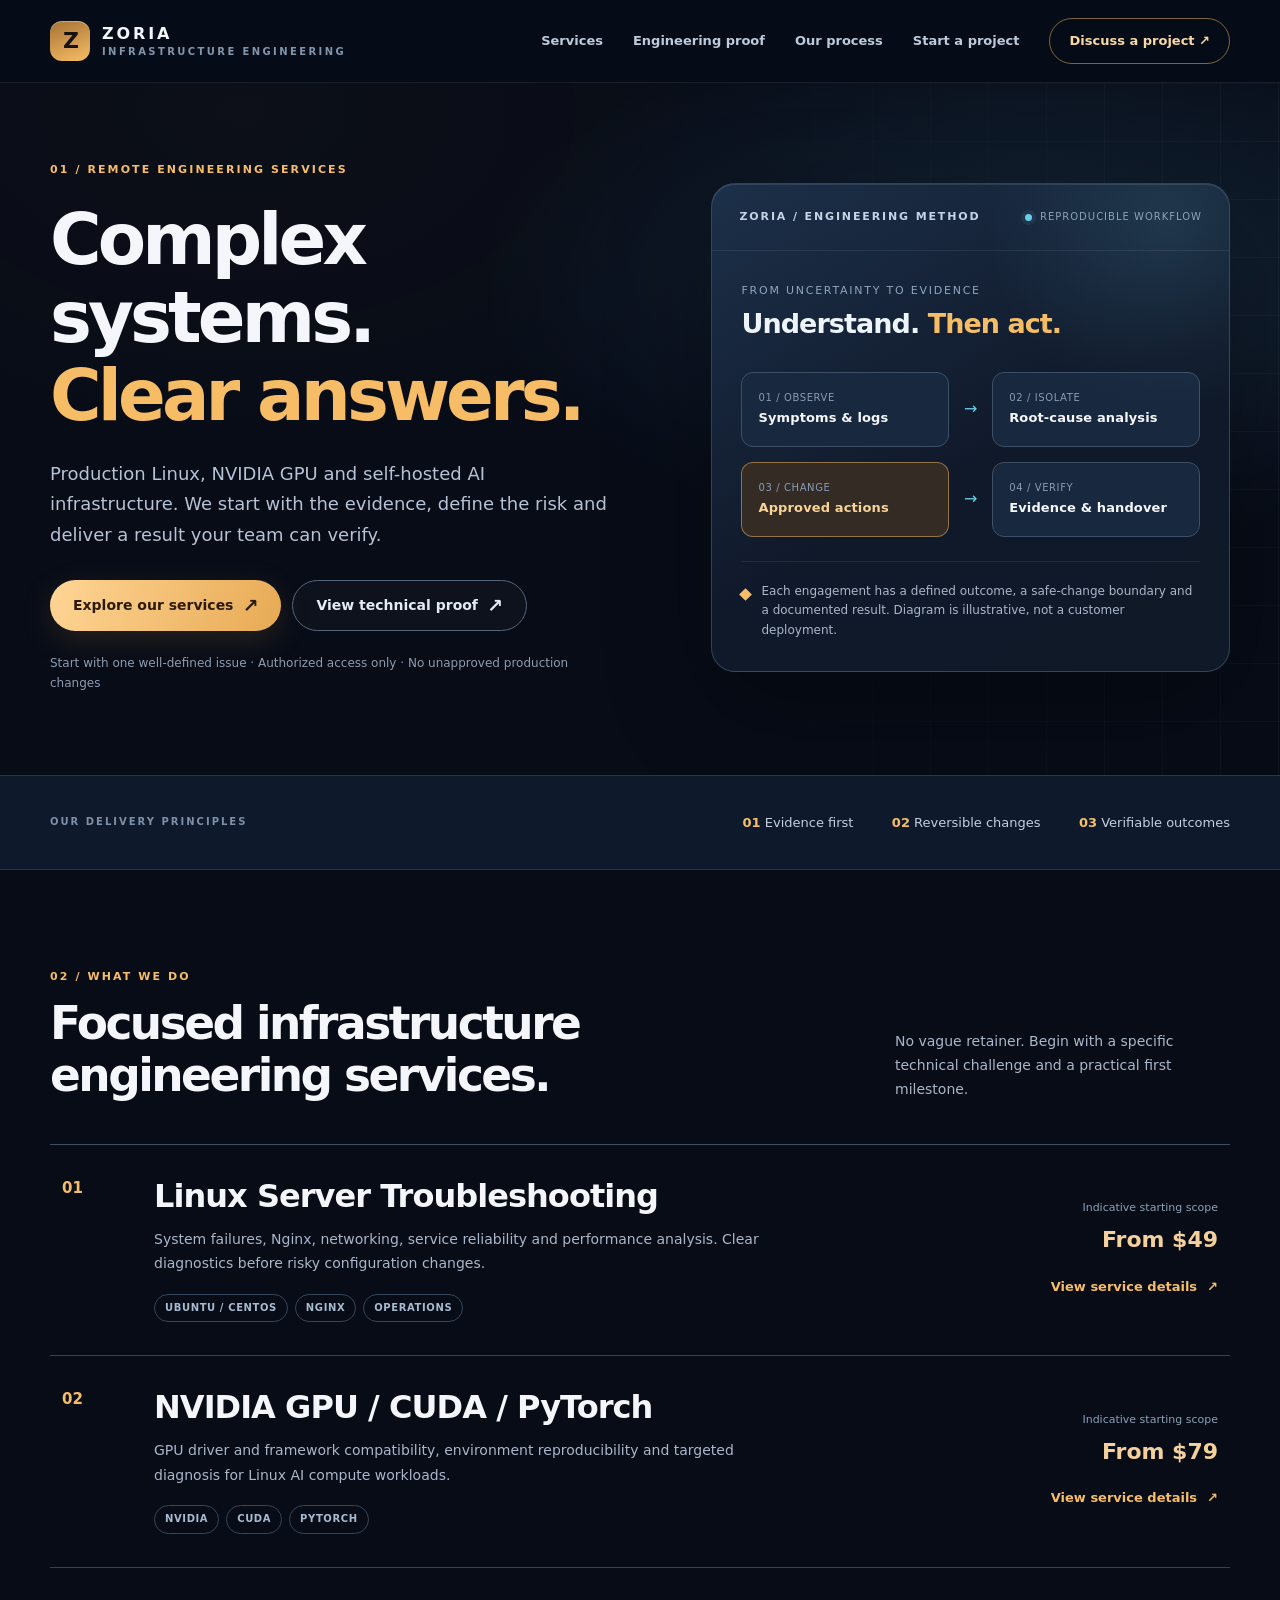
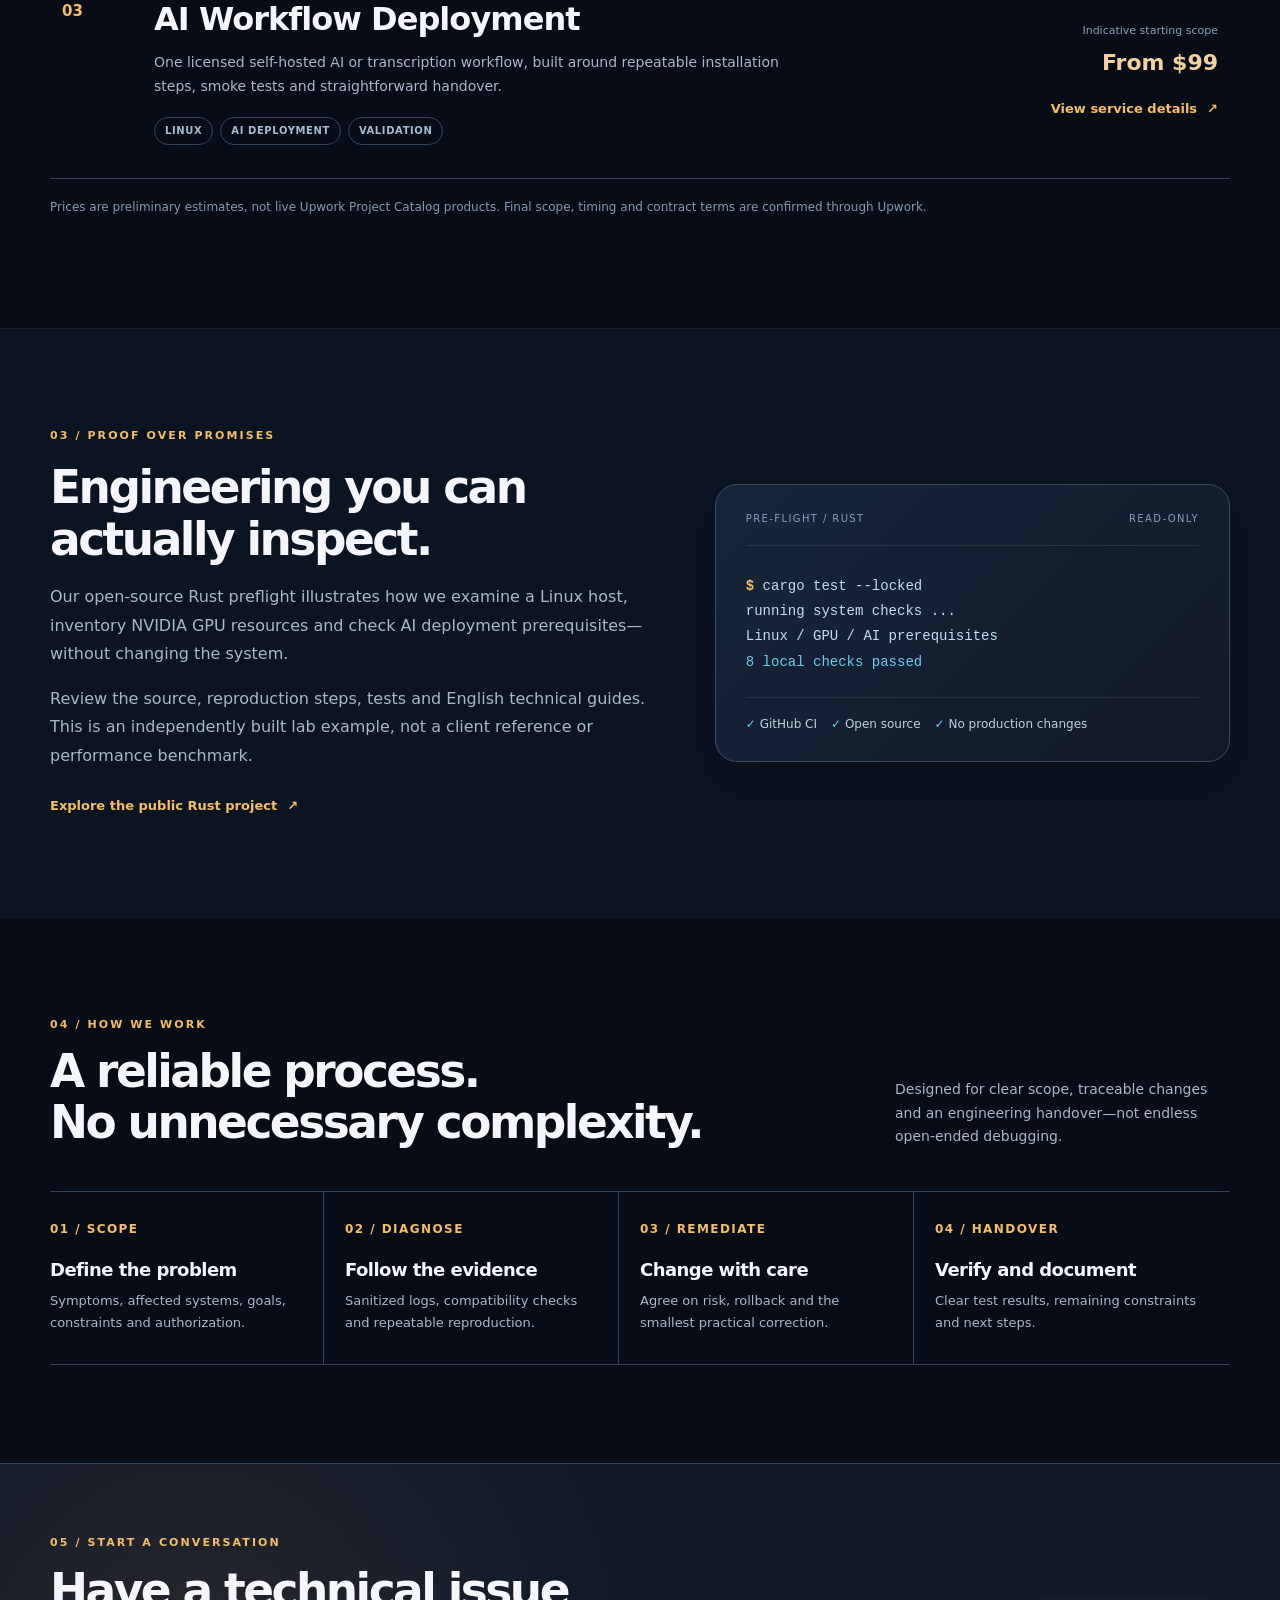
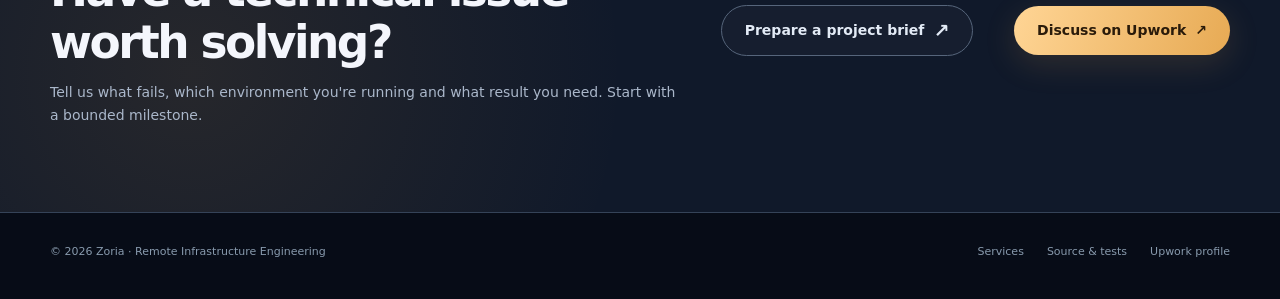
==== commit 69b2c143: "feat(site): add privacy-first local project brief intake" ====
--- a/docs/index.html
+++ b/docs/index.html
@@ -22,7 +22,7 @@
     <span>ZORIA <span class="submark">INFRASTRUCTURE ENGINEERING</span></span>
   </a>
   <nav class="toplinks" aria-label="Primary">
-   <a href="#services">Services</a><a href="#evidence">Engineering proof</a><a href="#approach">Our process</a>
+   <a href="#services">Services</a><a href="#evidence">Engineering proof</a><a href="#approach">Our process</a><a href="start/">Start a project</a>
    <a class="nav-cta" href="https://www.upwork.com/freelancers/~013b7a3a7443455b22" rel="noopener">Discuss a project ↗</a>
   </nav>
  </div>
@@ -112,6 +112,7 @@
  <section class="final-cta">
   <div class="wrap inner">
    <div><div class="eyebrow">05 / Start a conversation</div><h2>Have a technical issue<br>worth solving?</h2><p>Tell us what fails, which environment you're running and what result you need. Start with a bounded milestone.</p></div>
+   <a class="cta cta-ghost" href="start/">Prepare a project brief <span class="arrow" aria-hidden="true">↗</span></a>
    <a class="cta cta-primary" href="https://www.upwork.com/freelancers/~013b7a3a7443455b22" rel="noopener">Discuss on Upwork <span aria-hidden="true">↗</span></a>
   </div>
  </section>
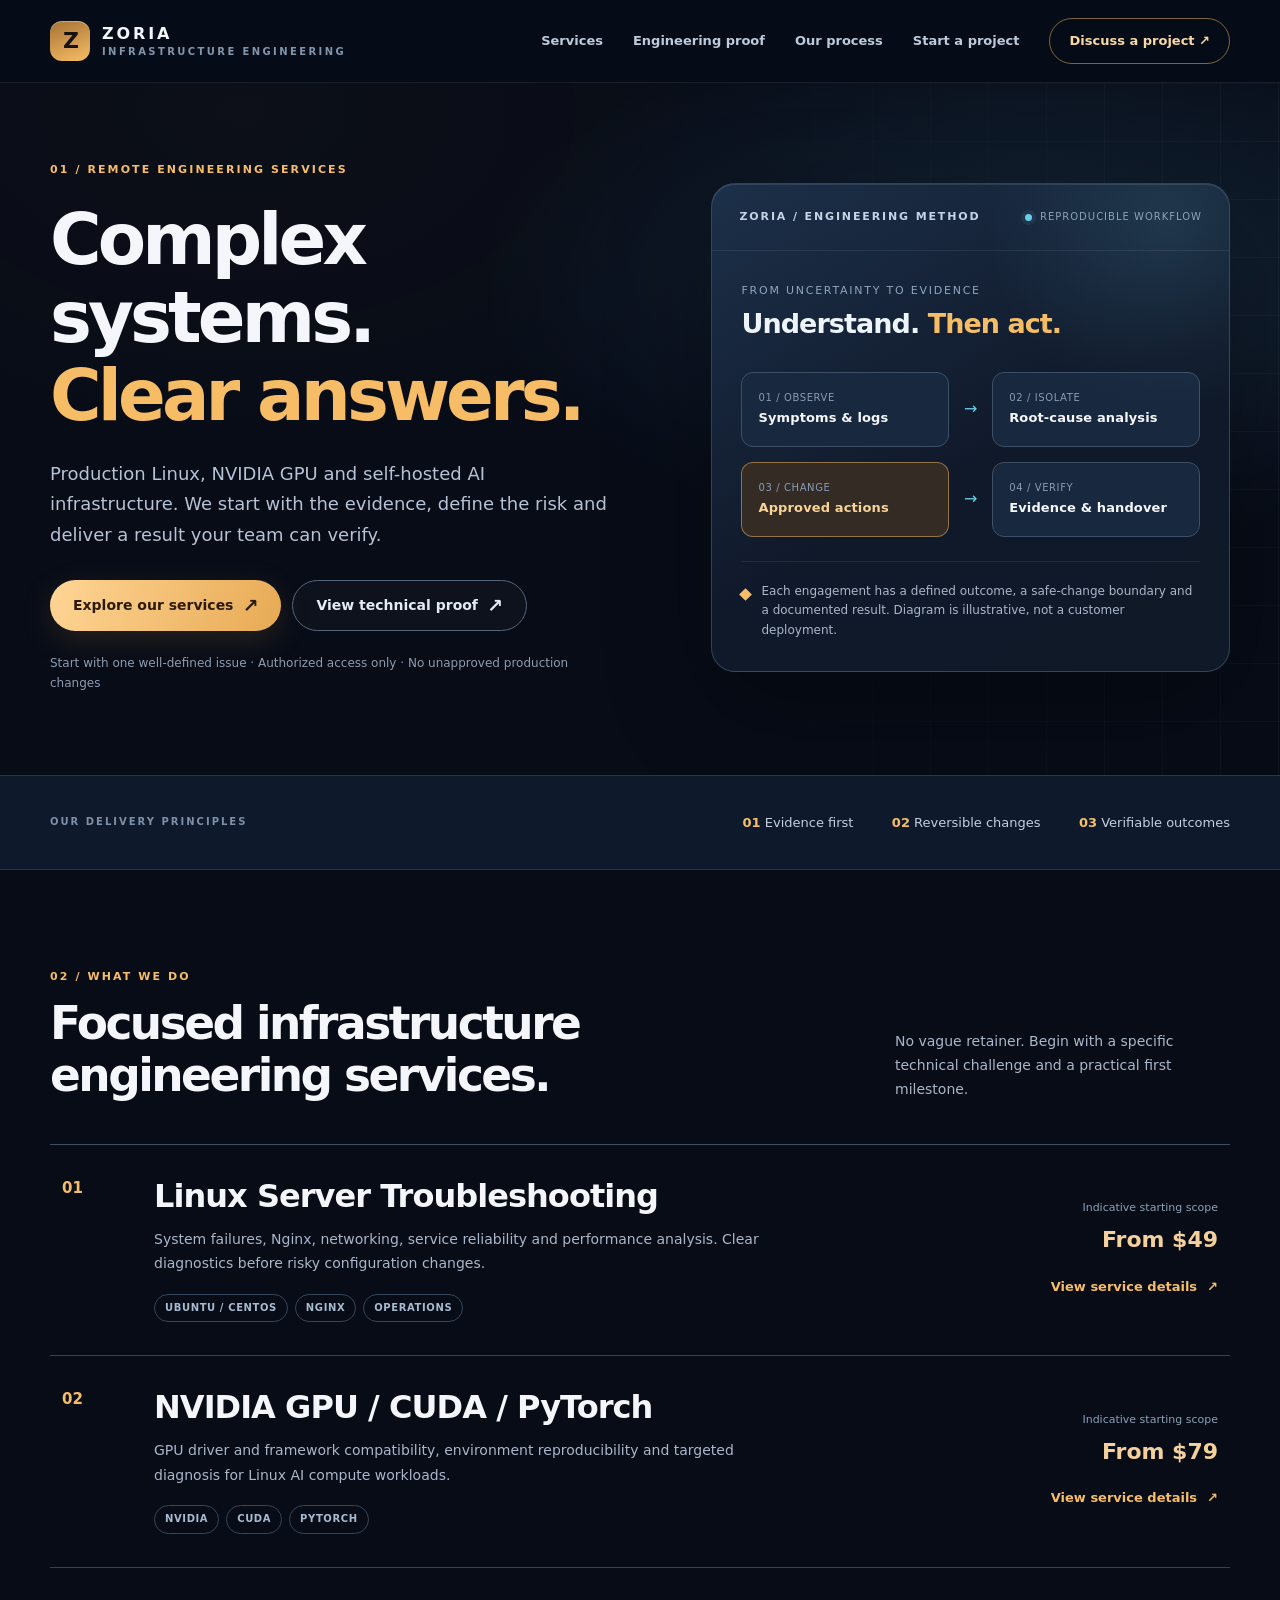
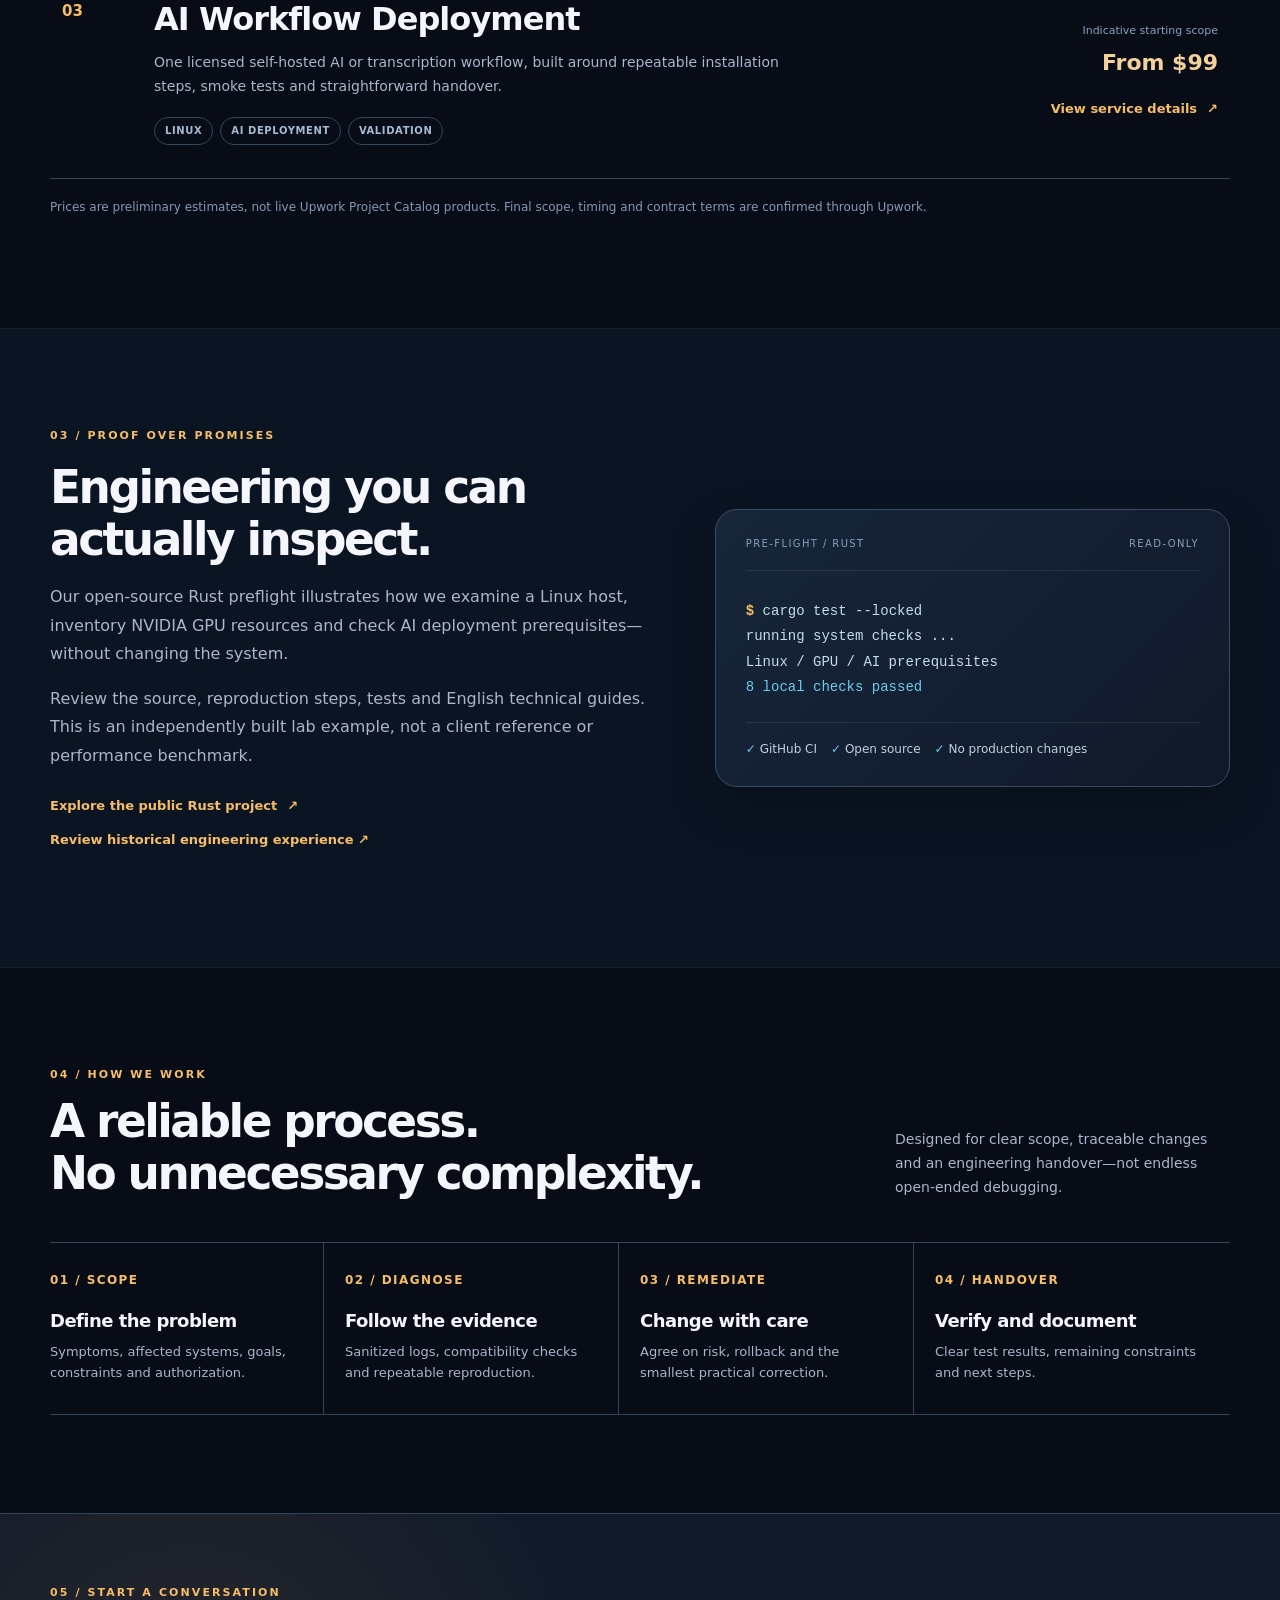
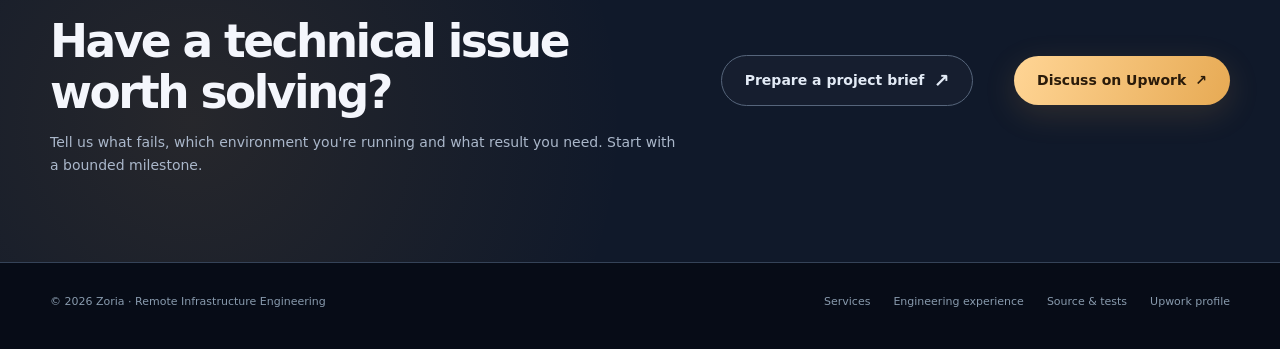
==== commit 98e727ee: "feat(site): publish transparent engineering experience" ====
--- a/docs/index.html
+++ b/docs/index.html
@@ -89,7 +89,7 @@
 
  <section id="evidence" class="section section-alt">
   <div class="wrap two-panel">
-    <div class="proof-copy"><div class="eyebrow">03 / Proof over promises</div><h2>Engineering you can<br>actually inspect.</h2><p>Our open-source Rust preflight illustrates how we examine a Linux host, inventory NVIDIA GPU resources and check AI deployment prerequisites—without changing the system.</p><p>Review the source, reproduction steps, tests and English technical guides. This is an independently built lab example, not a client reference or performance benchmark.</p><a class="text-link" href="https://github.com/star8592/zoria-infra-preflight" rel="noopener">Explore the public Rust project <span aria-hidden="true">↗</span></a></div>
+    <div class="proof-copy"><div class="eyebrow">03 / Proof over promises</div><h2>Engineering you can<br>actually inspect.</h2><p>Our open-source Rust preflight illustrates how we examine a Linux host, inventory NVIDIA GPU resources and check AI deployment prerequisites—without changing the system.</p><p>Review the source, reproduction steps, tests and English technical guides. This is an independently built lab example, not a client reference or performance benchmark.</p><a class="text-link" href="https://github.com/star8592/zoria-infra-preflight" rel="noopener">Explore the public Rust project <span aria-hidden="true">↗</span></a><p><a class="text-link" href="experience/">Review historical engineering experience ↗</a></p></div>
     <div class="proof-panel" aria-label="Example of our read-only Rust command and technical verification">
       <div class="panel-top"><span>PRE-FLIGHT / RUST</span><span>READ-ONLY</span></div>
       <div class="command"><div><strong>$</strong> cargo test --locked</div><div>running system checks ...</div><div>Linux / GPU / AI prerequisites</div><div style="color:#6ccceb">8 local checks passed</div></div>
@@ -117,6 +117,6 @@
   </div>
  </section>
 </main>
-<footer><div class="wrap foot"><span>© 2026 Zoria · Remote Infrastructure Engineering</span><div class="footlinks"><a href="#services">Services</a><a href="https://github.com/star8592/zoria-infra-preflight">Source &amp; tests</a><a href="https://www.upwork.com/freelancers/~013b7a3a7443455b22">Upwork profile</a></div></div></footer>
+<footer><div class="wrap foot"><span>© 2026 Zoria · Remote Infrastructure Engineering</span><div class="footlinks"><a href="#services">Services</a><a href="experience/">Engineering experience</a><a href="https://github.com/star8592/zoria-infra-preflight">Source &amp; tests</a><a href="https://www.upwork.com/freelancers/~013b7a3a7443455b22">Upwork profile</a></div></div></footer>
 </body>
 </html>
--- a/docs/assets/site-v2.css
+++ b/docs/assets/site-v2.css
@@ -194,3 +194,27 @@
  .nav-cta{padding:9px 11px;font-size:10px!important}
 }
 .service-main{min-width:0}
+
+/* Public historical work narrative; not employer screenshots or testimonials. */
+.experience-h1{max-width:950px}.experience-h1 em{color:var(--gold);font-style:normal}
+.experience-list{border-top:1px solid #3c4f65}
+.experience-entry{display:grid;grid-template-columns:185px minmax(0,1fr);gap:40px;border-bottom:1px solid #3c4f65;padding:43px 0}
+.experience-meta{display:flex;flex-direction:column;gap:11px;padding-top:6px}
+.experience-year{font-size:19px;letter-spacing:-.02em;color:var(--gold);font-weight:800}
+.experience-type{font-size:10px;line-height:1.7;color:#98a8bc;letter-spacing:.11em;font-weight:800}
+.experience-body h3{font-size:clamp(23px,2.8vw,33px);margin:0 0 6px}
+.experience-organization{font-size:13px;color:var(--cyan);margin:0 0 22px}
+.experience-body>p:not(.experience-organization){font-size:15px;max-width:760px;line-height:1.78}
+.experience-detail{display:grid;grid-template-columns:repeat(3,minmax(0,1fr));gap:25px;margin-top:28px}
+.experience-detail strong{color:#f4f6fc;font-size:13px}
+.experience-detail p{font-size:12px;margin:7px 0 0;line-height:1.75}
+.experience-body .chips{margin-top:25px}
+.experience-disclosure{font-size:13px;line-height:1.75;background:#121f33;border-left:3px solid var(--gold);padding:20px 23px;margin-top:33px;color:#aebfd2}
+.experience-disclosure strong{color:var(--gold)}
+.experience-proof{padding:28px 32px;border:1px solid #34485f;border-radius:20px;background:#121e31}
+.proof-code{font:16px/1.95 ui-monospace,monospace;color:var(--gold);padding:18px 0;border-bottom:1px solid #36475b}
+.proof-code span{font-size:12px;color:var(--cyan)}
+.experience-proof ul{list-style:none;padding:17px 0 0;margin:0;display:grid;gap:11px}
+.experience-proof li{font-size:13px;color:#c0d0df}
+.experience-proof li:before{content:"✓";color:var(--gold);margin-right:10px}
+@media(max-width:760px){.experience-entry{grid-template-columns:1fr;gap:16px;padding:33px 0}.experience-meta{flex-direction:row;align-items:center;gap:17px}.experience-detail{grid-template-columns:1fr;gap:15px}.experience-h1{font-size:42px}}
